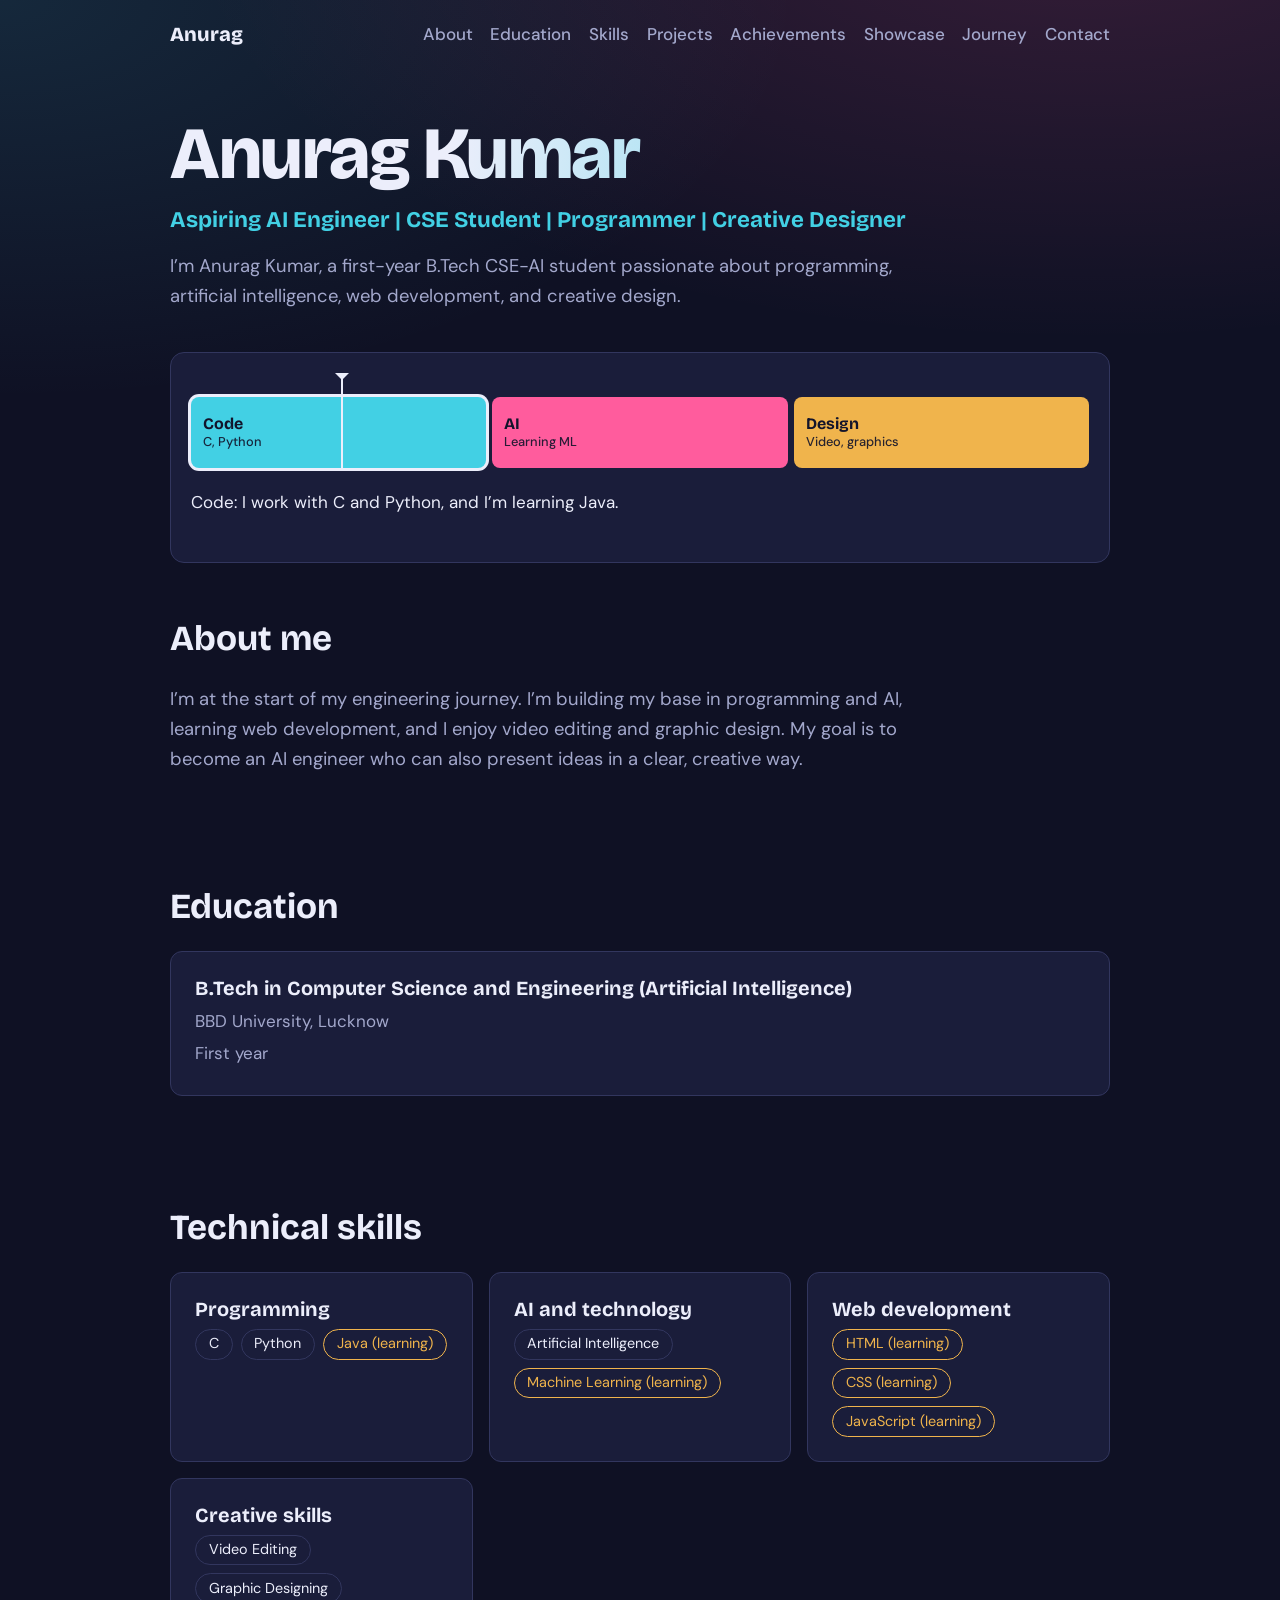
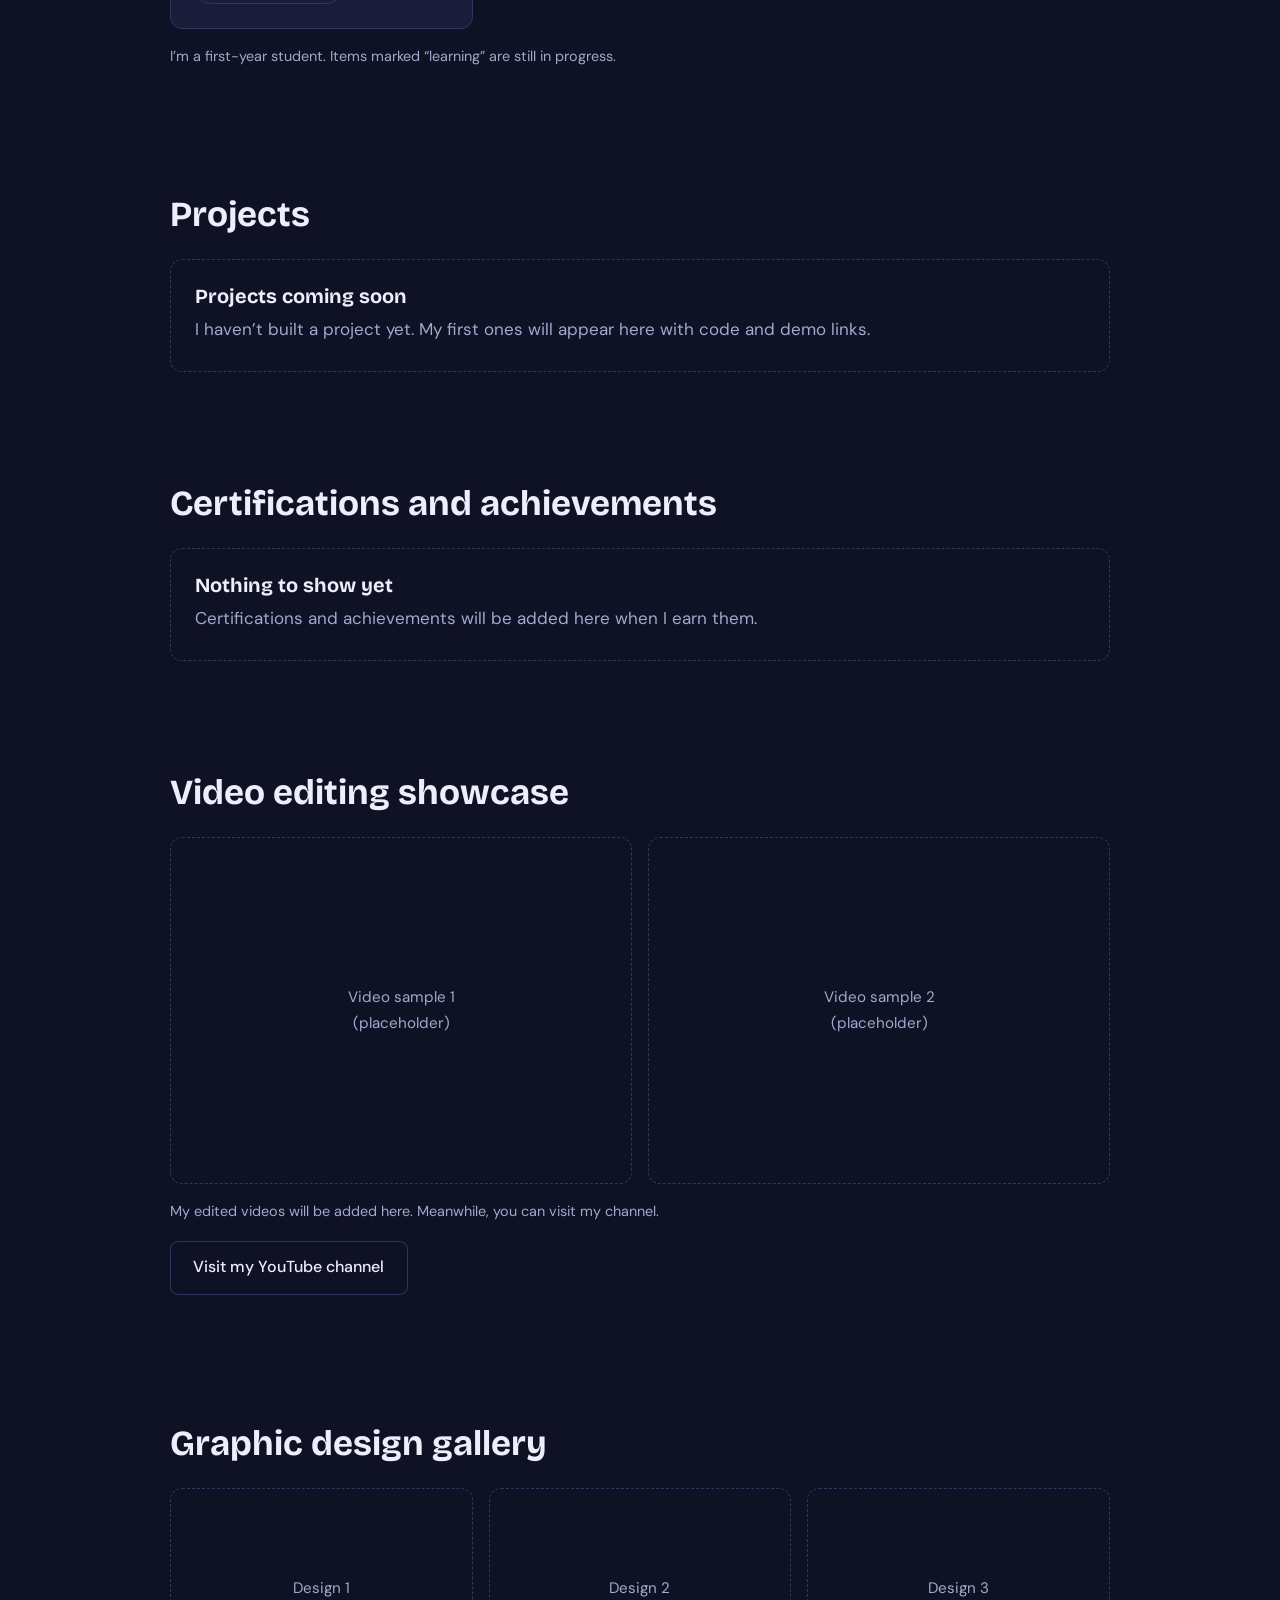
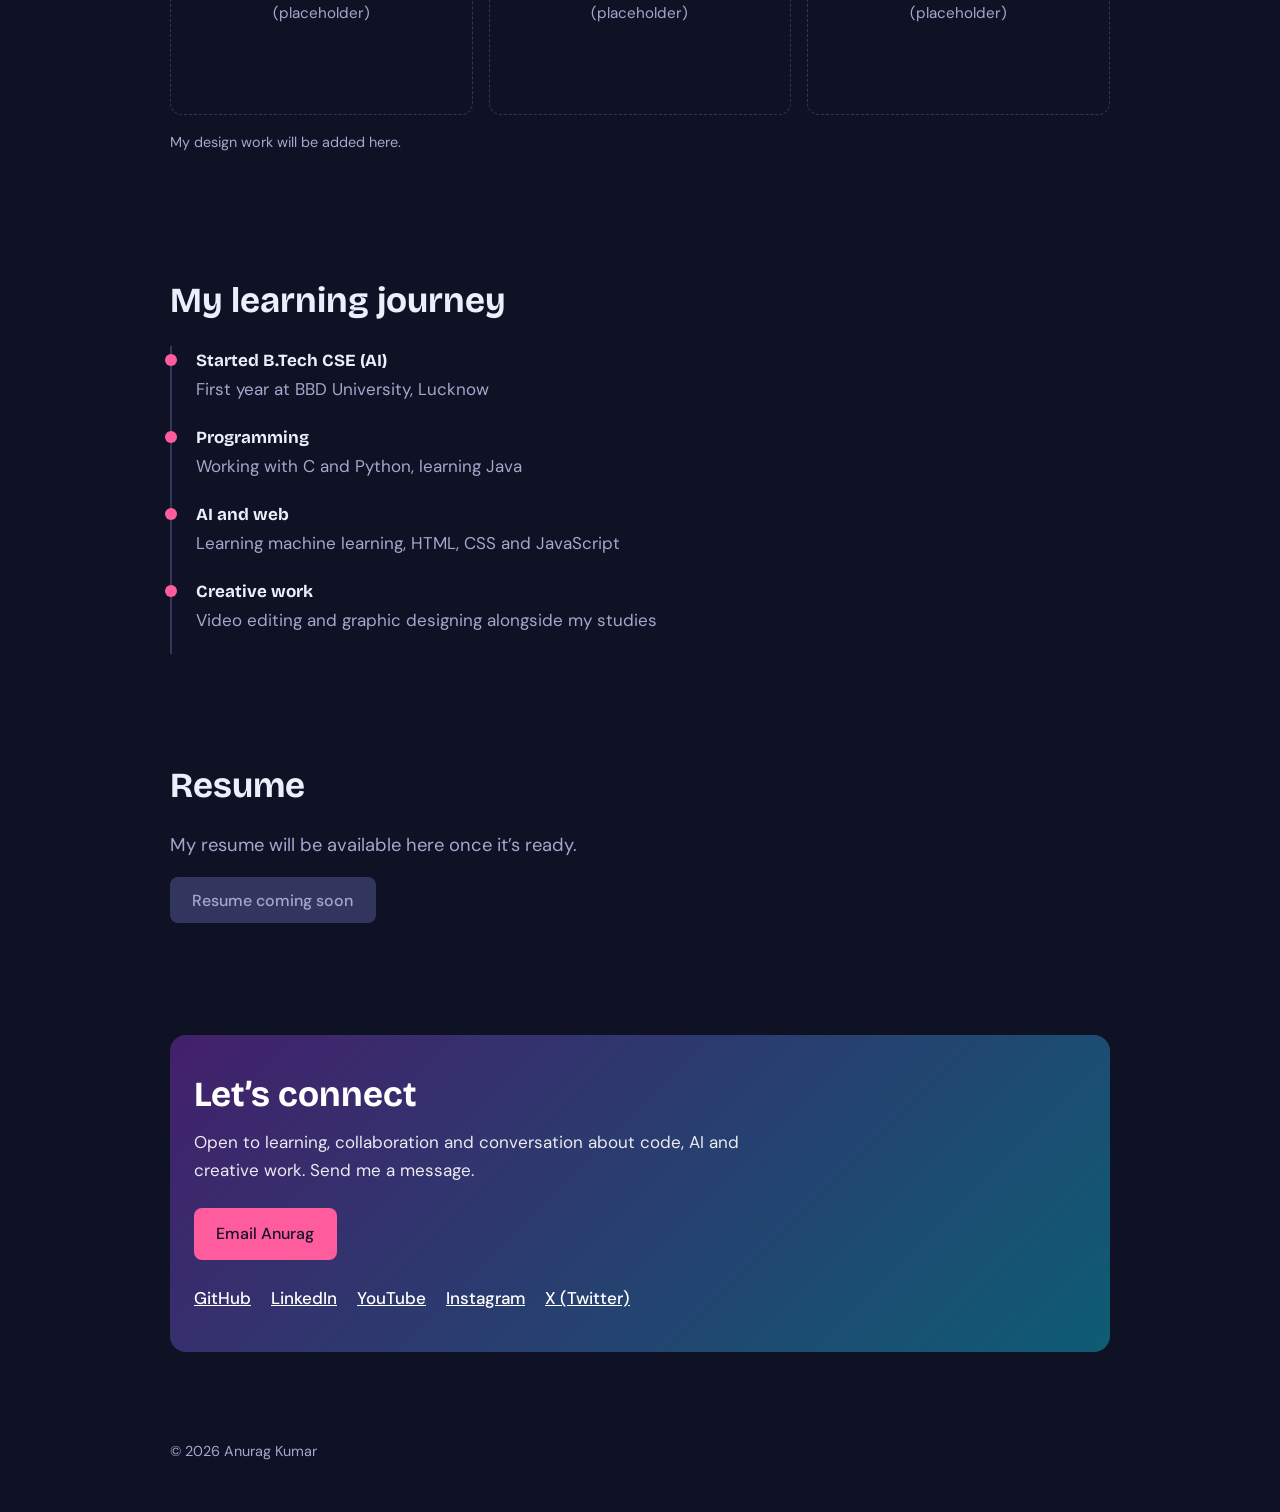
==== index.html @ d89e679b "Create index.html" ====
<!DOCTYPE html>
<html lang="en">
<head>
<meta charset="utf-8">
<meta name="viewport" content="width=device-width, initial-scale=1, viewport-fit=cover">
<title>Anurag Kumar | Aspiring AI Engineer and CSE Student</title>
<meta name="description" content="Portfolio of Anurag Kumar, a first-year B.Tech CSE (AI) student at BBD University, Lucknow, interested in programming, AI, web development, video editing and graphic design.">
<meta property="og:title" content="Anurag Kumar | Aspiring AI Engineer">
<meta property="og:description" content="First-year B.Tech CSE (AI) student: programming, AI, web development and creative design.">
<meta property="og:type" content="website">
<meta name="theme-color" content="#0f1124">
<link rel="preconnect" href="https://fonts.googleapis.com">
<link href="https://fonts.googleapis.com/css2?family=Bricolage+Grotesque:wght@500;700;800&family=DM+Sans:wght@400;500&display=swap" rel="stylesheet">
<script type="application/ld+json">{"@context":"https://schema.org","@type":"Person","name":"Anurag Kumar","jobTitle":"B.Tech CSE (AI) Student","alumniOf":"BBD University, Lucknow","sameAs":["https://youtube.com/@technoreviews-ai","https://www.linkedin.com/in/anuragkumar08-pri10","https://instagram.com/anuragpr_0810","https://x.com/anuragpr_0810","https://github.com/anuragpr-0810"]}</script>
<style>
:root{
  --bg:#0f1124; --surface:#1a1d3a; --ink:#eceefb; --muted:#a3a8cc; --line:#32365e;
  --magenta:#ff5c9d; --cyan:#42d0e4; --amber:#f0b44c; --on-accent:#12142b;
  --head:'Bricolage Grotesque','Trebuchet MS',system-ui,sans-serif;
  --body:'DM Sans',system-ui,-apple-system,'Segoe UI',sans-serif;
  color-scheme:dark; box-sizing:border-box; padding-top:env(safe-area-inset-top,0px); padding-bottom:env(safe-area-inset-bottom,0px);
}
html{scroll-padding-top:env(safe-area-inset-top,0px);scroll-behavior:smooth}
*,*::before,*::after{box-sizing:border-box}
body{margin:0;color:var(--ink);font:400 1.0625rem/1.65 var(--body);
  background:radial-gradient(900px 420px at 85% -80px,rgba(255,92,157,.16),transparent),radial-gradient(800px 400px at 0% 0%,rgba(66,208,228,.12),transparent),var(--bg);background-repeat:no-repeat}
a{color:inherit}
:focus-visible{outline:3px solid var(--magenta);outline-offset:3px;border-radius:4px}
.wrap{max-width:980px;margin:0 auto;padding:0 1.25rem}
header.nav{display:flex;justify-content:space-between;align-items:center;gap:1rem;padding:1.25rem 0}
.logo{font:800 1.25rem var(--head);text-decoration:none;white-space:nowrap}
nav{display:flex;gap:1.1rem;overflow-x:auto;scrollbar-width:none}
nav a{text-decoration:none;color:var(--muted);font-weight:500;white-space:nowrap;transition:color .2s}
nav a:hover{color:var(--ink)}
h1{font:800 clamp(2.4rem,7vw,4.6rem)/1.04 var(--head);letter-spacing:-.02em;margin:3rem 0 .75rem;background:linear-gradient(100deg,var(--ink) 30%,var(--cyan));-webkit-background-clip:text;background-clip:text;color:transparent}
.tagline{font:700 clamp(1.05rem,2.6vw,1.4rem)/1.35 var(--head);margin:0 0 1rem;color:var(--cyan)}
h2{font:700 clamp(1.6rem,4vw,2.2rem)/1.15 var(--head);margin:0 0 1.5rem}
.lead{max-width:58ch;color:var(--muted);font-size:1.15rem;margin:0 0 2.5rem}
section{padding:3.5rem 0}
.hero-in{animation:rise .8s cubic-bezier(.3,.8,.3,1) both}
@keyframes rise{from{opacity:0;transform:translateY(14px)}to{opacity:1;transform:none}}

.editor{background:var(--surface);border:1px solid var(--line);border-radius:14px;padding:1.25rem}
.track{position:relative;display:grid;grid-template-columns:1fr 1fr 1fr;gap:6px;padding-top:1.5rem}
.clip{font:700 1rem var(--head);border:0;border-radius:8px;padding:1.1rem .75rem;color:var(--on-accent);cursor:pointer;text-align:left;min-height:64px}
.clip small{display:block;font:500 .8rem var(--body);opacity:.9}
.clip[data-i="0"]{background:var(--cyan)}
.clip[data-i="1"]{background:var(--magenta)}
.clip[data-i="2"]{background:var(--amber)}
.clip[aria-pressed="true"]{box-shadow:0 0 0 3px var(--ink)}
.playhead{position:absolute;top:0;bottom:0;width:2px;background:var(--ink);left:16.66%;transition:left .35s cubic-bezier(.3,.8,.3,1);pointer-events:none}
.playhead::before{content:"";position:absolute;top:0;left:-6px;border:7px solid transparent;border-top-color:var(--ink)}
.readout{margin:1.25rem 0 0;min-height:3.4rem}

.card{background:var(--surface);border:1px solid var(--line);border-radius:12px;padding:1.5rem;transition:border-color .25s,transform .25s}
.card:hover{border-color:var(--cyan);transform:translateY(-2px)}
.card h3{font:700 1.25rem var(--head);margin:0 0 .4rem}
.card p{margin:.25rem 0;color:var(--muted)}
.empty{border-style:dashed;background:transparent}
.empty:hover{transform:none;border-color:var(--line)}
.grid{display:grid;gap:1rem;grid-template-columns:repeat(auto-fit,minmax(240px,1fr))}
.tags{display:flex;flex-wrap:wrap;gap:.5rem;padding:0;margin:.5rem 0 0;list-style:none}
.tags li{font-size:.9rem;border:1px solid var(--line);border-radius:999px;padding:.15rem .8rem}
.tags li.learn{border-color:var(--amber);color:var(--amber)}
.tile{aspect-ratio:4/3;display:grid;place-items:center;text-align:center;padding:1rem;color:var(--muted);font-size:.95rem}
.journey{margin:0;padding:0;list-style:none;border-left:2px solid var(--line)}
.journey li{position:relative;padding:0 0 1.25rem 1.5rem}
.journey li::before{content:"";position:absolute;left:-7px;top:.5rem;width:12px;height:12px;border-radius:50%;background:var(--magenta)}
.journey strong{font-family:var(--head)}
.journey span{display:block;color:var(--muted)}
.btn{display:inline-block;background:var(--magenta);color:var(--on-accent);font-weight:500;padding:.8rem 1.4rem;border-radius:8px;text-decoration:none;border:0;font-family:var(--body);font-size:1rem;transition:filter .2s}
.btn:hover{filter:brightness(1.1)}
.btn[disabled]{background:var(--line);color:var(--muted);cursor:not-allowed}
.btn.alt{background:transparent;color:var(--ink);border:1px solid var(--line)}
.contact{background:linear-gradient(135deg,#43206b,#0e5c74);color:#fff;border-radius:16px;padding:2.5rem 1.5rem}
.contact h2{margin-bottom:.75rem}
.contact p{max-width:48ch;opacity:.9;margin:0 0 1.5rem}
.links{margin-top:1.5rem;display:flex;flex-wrap:wrap;gap:.5rem 1.25rem}
.links a{font-weight:500}
.note{font-size:.9rem;color:var(--muted);margin-top:1rem}
footer{padding:2rem 0 3rem;color:var(--muted);font-size:.9rem}
@media (max-width:560px){.clip small{display:none}}
@media (prefers-reduced-motion:reduce){.playhead,.card,.hero-in{transition:none;animation:none}html{scroll-behavior:auto}}
</style>
</head>
<body>
<div class="wrap">
  <header class="nav">
    <a class="logo" href="#top">Anurag</a>
    <nav aria-label="Sections">
      <a href="#about">About</a><a href="#education">Education</a><a href="#skills">Skills</a><a href="#projects">Projects</a><a href="#achievements">Achievements</a><a href="#showcase">Showcase</a><a href="#journey">Journey</a><a href="#contact">Contact</a>
    </nav>
  </header>

  <main id="top">
    <div class="hero-in">
      <h1>Anurag Kumar</h1>
      <p class="tagline">Aspiring AI Engineer | CSE Student | Programmer | Creative Designer</p>
      <p class="lead">I’m Anurag Kumar, a first-year B.Tech CSE-AI student passionate about programming, artificial intelligence, web development, and creative design.</p>
    </div>

    <div class="editor" aria-label="What I do">
      <div class="track">
        <button class="clip" data-i="0" aria-pressed="true">Code<small>C, Python</small></button>
        <button class="clip" data-i="1" aria-pressed="false">AI<small>Learning ML</small></button>
        <button class="clip" data-i="2" aria-pressed="false">Design<small>Video, graphics</small></button>
        <div class="playhead" id="playhead" aria-hidden="true"></div>
      </div>
      <p class="readout" id="readout" aria-live="polite"></p>
    </div>

    <section id="about">
      <h2>About me</h2>
      <p class="lead" style="margin:0">I’m at the start of my engineering journey. I’m building my base in programming and AI, learning web development, and I enjoy video editing and graphic design. My goal is to become an AI engineer who can also present ideas in a clear, creative way.</p>
    </section>

    <section id="education">
      <h2>Education</h2>
      <article class="card">
        <h3>B.Tech in Computer Science and Engineering (Artificial Intelligence)</h3>
        <p>BBD University, Lucknow</p>
        <p>First year</p>
      </article>
    </section>

    <section id="skills">
      <h2>Technical skills</h2>
      <div class="grid">
        <article class="card"><h3>Programming</h3><ul class="tags"><li>C</li><li>Python</li><li class="learn">Java (learning)</li></ul></article>
        <article class="card"><h3>AI and technology</h3><ul class="tags"><li>Artificial Intelligence</li><li class="learn">Machine Learning (learning)</li></ul></article>
        <article class="card"><h3>Web development</h3><ul class="tags"><li class="learn">HTML (learning)</li><li class="learn">CSS (learning)</li><li class="learn">JavaScript (learning)</li></ul></article>
        <article class="card"><h3>Creative skills</h3><ul class="tags"><li>Video Editing</li><li>Graphic Designing</li></ul></article>
      </div>
      <p class="note">I’m a first-year student. Items marked “learning” are still in progress.</p>
    </section>

    <section id="projects">
      <h2>Projects</h2>
      <article class="card empty">
        <h3>Projects coming soon</h3>
        <p>I haven’t built a project yet. My first ones will appear here with code and demo links.</p>
      </article>
    </section>

    <section id="achievements">
      <h2>Certifications and achievements</h2>
      <article class="card empty">
        <h3>Nothing to show yet</h3>
        <p>Certifications and achievements will be added here when I earn them.</p>
      </article>
    </section>

    <section id="showcase">
      <h2>Video editing showcase</h2>
      <div class="grid">
        <div class="card empty tile">Video sample 1<br>(placeholder)</div>
        <div class="card empty tile">Video sample 2<br>(placeholder)</div>
      </div>
      <p class="note">My edited videos will be added here. Meanwhile, you can visit my channel.</p>
      <p><a class="btn alt" href="https://youtube.com/@technoreviews-ai" target="_blank" rel="noopener">Visit my YouTube channel</a></p>
    </section>

    <section id="gallery">
      <h2>Graphic design gallery</h2>
      <div class="grid">
        <div class="card empty tile">Design 1<br>(placeholder)</div>
        <div class="card empty tile">Design 2<br>(placeholder)</div>
        <div class="card empty tile">Design 3<br>(placeholder)</div>
      </div>
      <p class="note">My design work will be added here.</p>
    </section>

    <section id="journey">
      <h2>My learning journey</h2>
      <ul class="journey">
        <li><strong>Started B.Tech CSE (AI)</strong><span>First year at BBD University, Lucknow</span></li>
        <li><strong>Programming</strong><span>Working with C and Python, learning Java</span></li>
        <li><strong>AI and web</strong><span>Learning machine learning, HTML, CSS and JavaScript</span></li>
        <li><strong>Creative work</strong><span>Video editing and graphic designing alongside my studies</span></li>
      </ul>
    </section>

    <section id="resume">
      <h2>Resume</h2>
      <p class="lead" style="margin-bottom:1rem">My resume will be available here once it’s ready.</p>
      <button class="btn" disabled>Resume coming soon</button>
    </section>

    <!-- Experience and Testimonials sections are hidden until genuine content is available. -->

    <section id="contact">
      <div class="contact">
        <h2>Let’s connect</h2>
        <p>Open to learning, collaboration and conversation about code, AI and creative work. Send me a message.</p>
        <a class="btn" href="mailto:anuragkumarpr0810@gmail.com">Email Anurag</a>
        <div class="links">
          <a href="https://github.com/anuragpr-0810" target="_blank" rel="noopener">GitHub</a>
          <a href="https://www.linkedin.com/in/anuragkumar08-pri10" target="_blank" rel="noopener">LinkedIn</a>
          <a href="https://youtube.com/@technoreviews-ai" target="_blank" rel="noopener">YouTube</a>
          <a href="https://instagram.com/anuragpr_0810" target="_blank" rel="noopener">Instagram</a>
          <a href="https://x.com/anuragpr_0810" target="_blank" rel="noopener">X (Twitter)</a>
        </div>
      </div>
    </section>
  </main>
  <footer>© 2026 Anurag Kumar</footer>
</div>

<script>
const text=[
 "Code: I work with C and Python, and I’m learning Java.",
 "AI: I’m learning machine learning and building my base in artificial intelligence.",
 "Design: I do video editing and graphic designing."
];
const clips=document.querySelectorAll('.clip'),head=document.getElementById('playhead'),out=document.getElementById('readout');
function select(i){
  clips.forEach((c,n)=>c.setAttribute('aria-pressed',n===i));
  head.style.left=(16.66+33.33*i)+'%';
  out.textContent=text[i];
}
clips.forEach(c=>{
  c.addEventListener('click',()=>select(+c.dataset.i));
  c.addEventListener('mouseenter',()=>select(+c.dataset.i));
});
select(0);
</script>
</body>
</html>
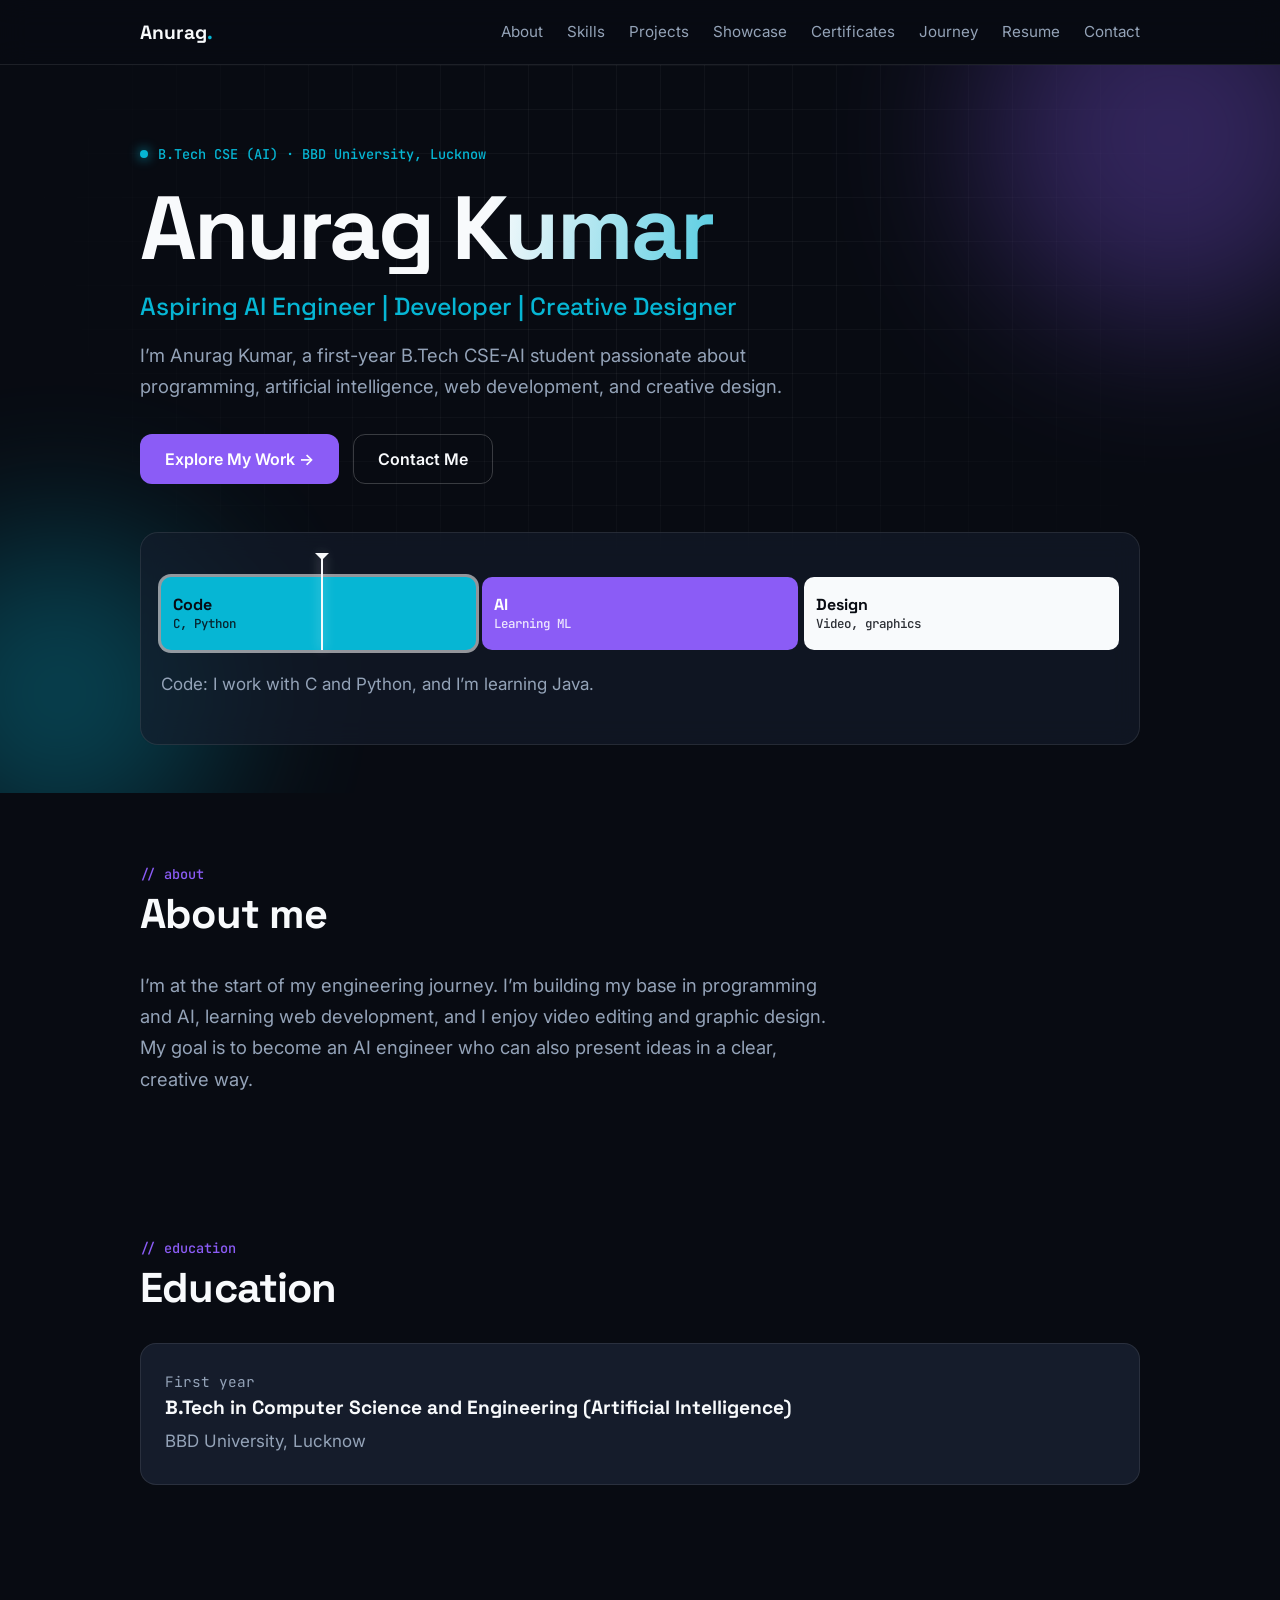
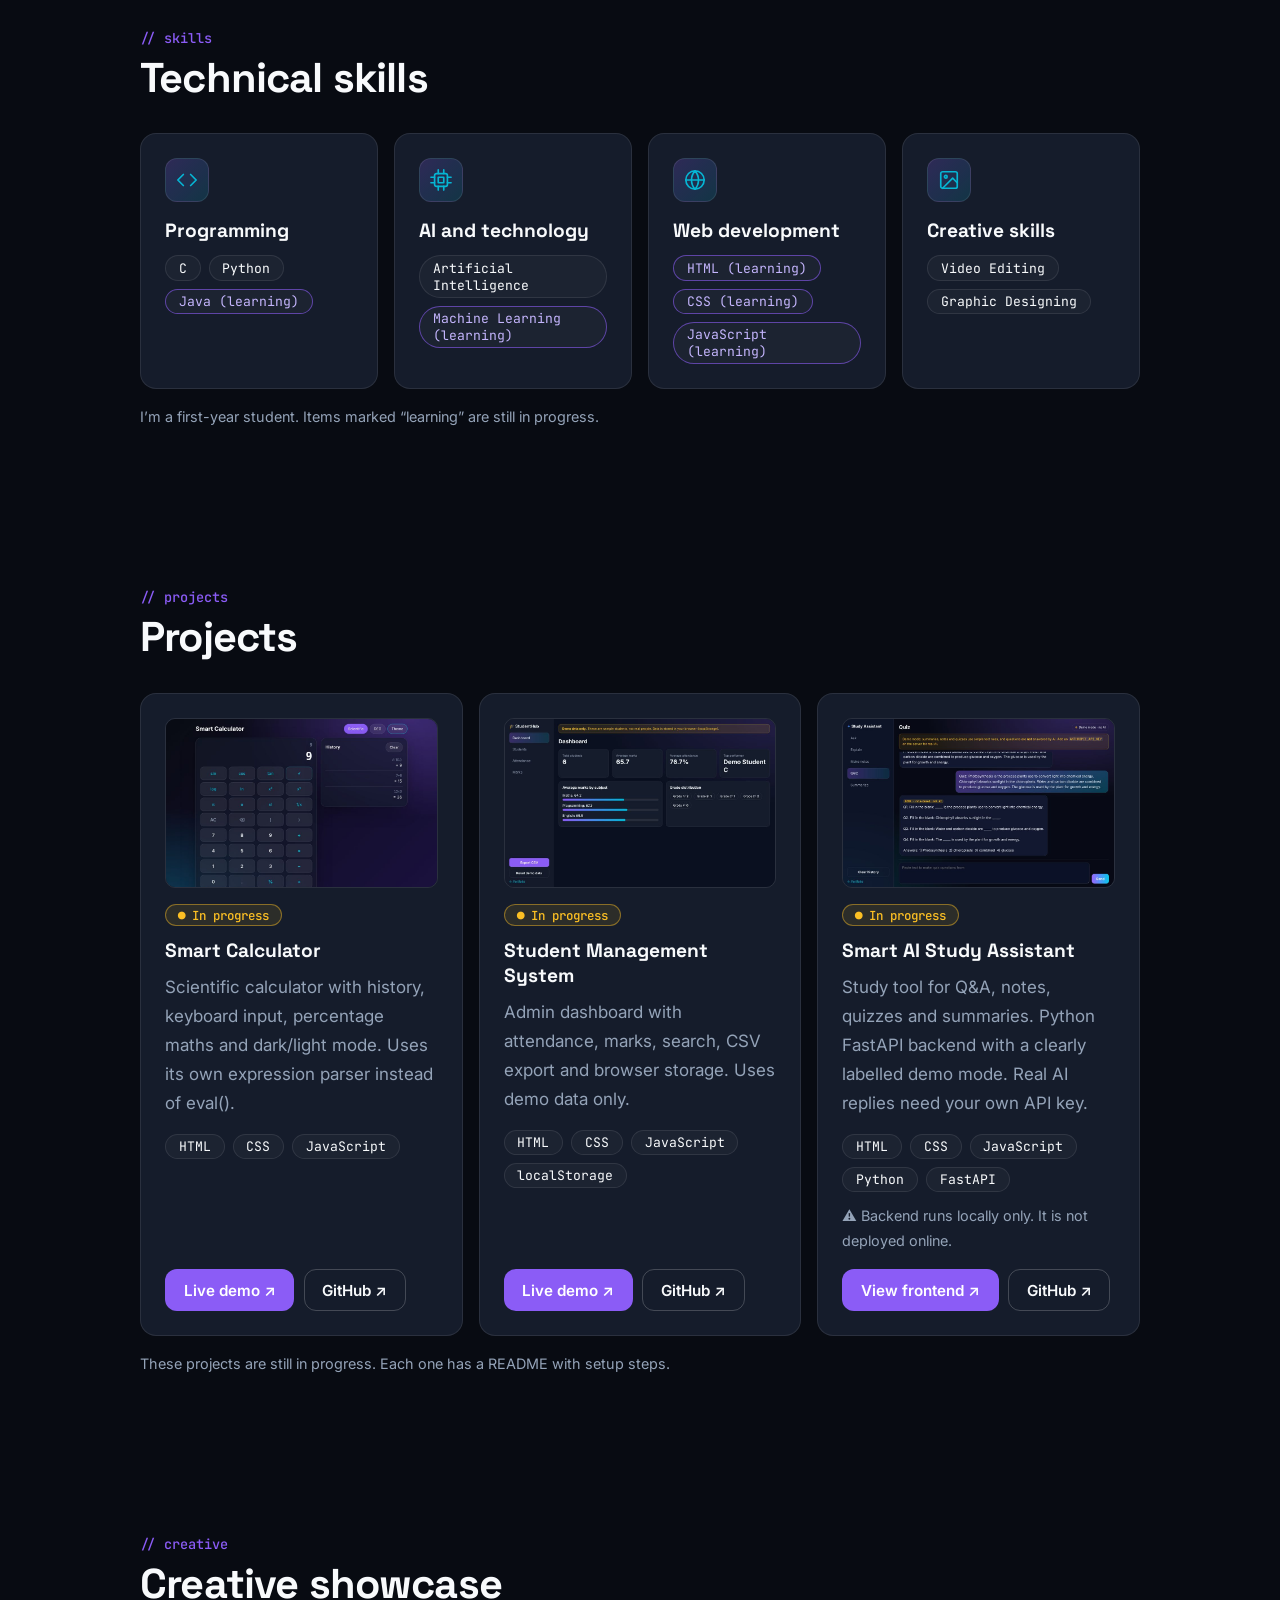
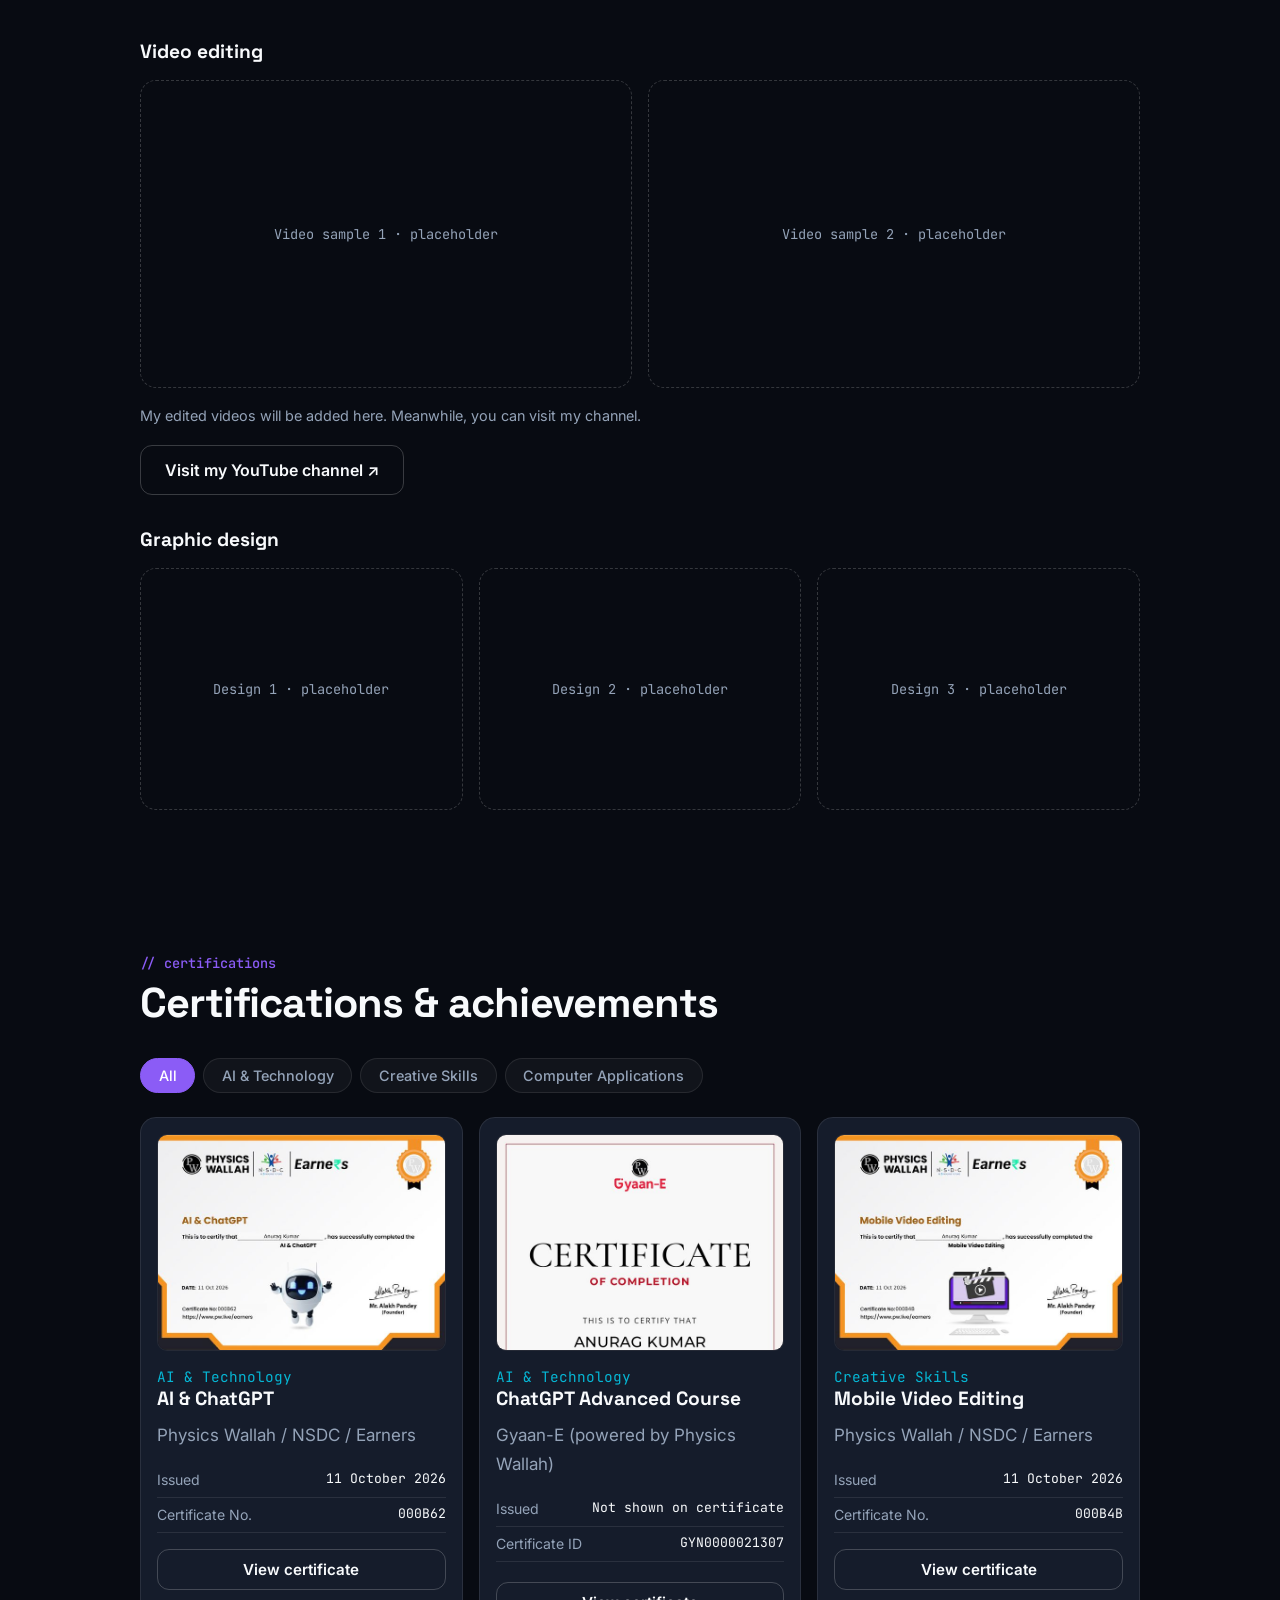
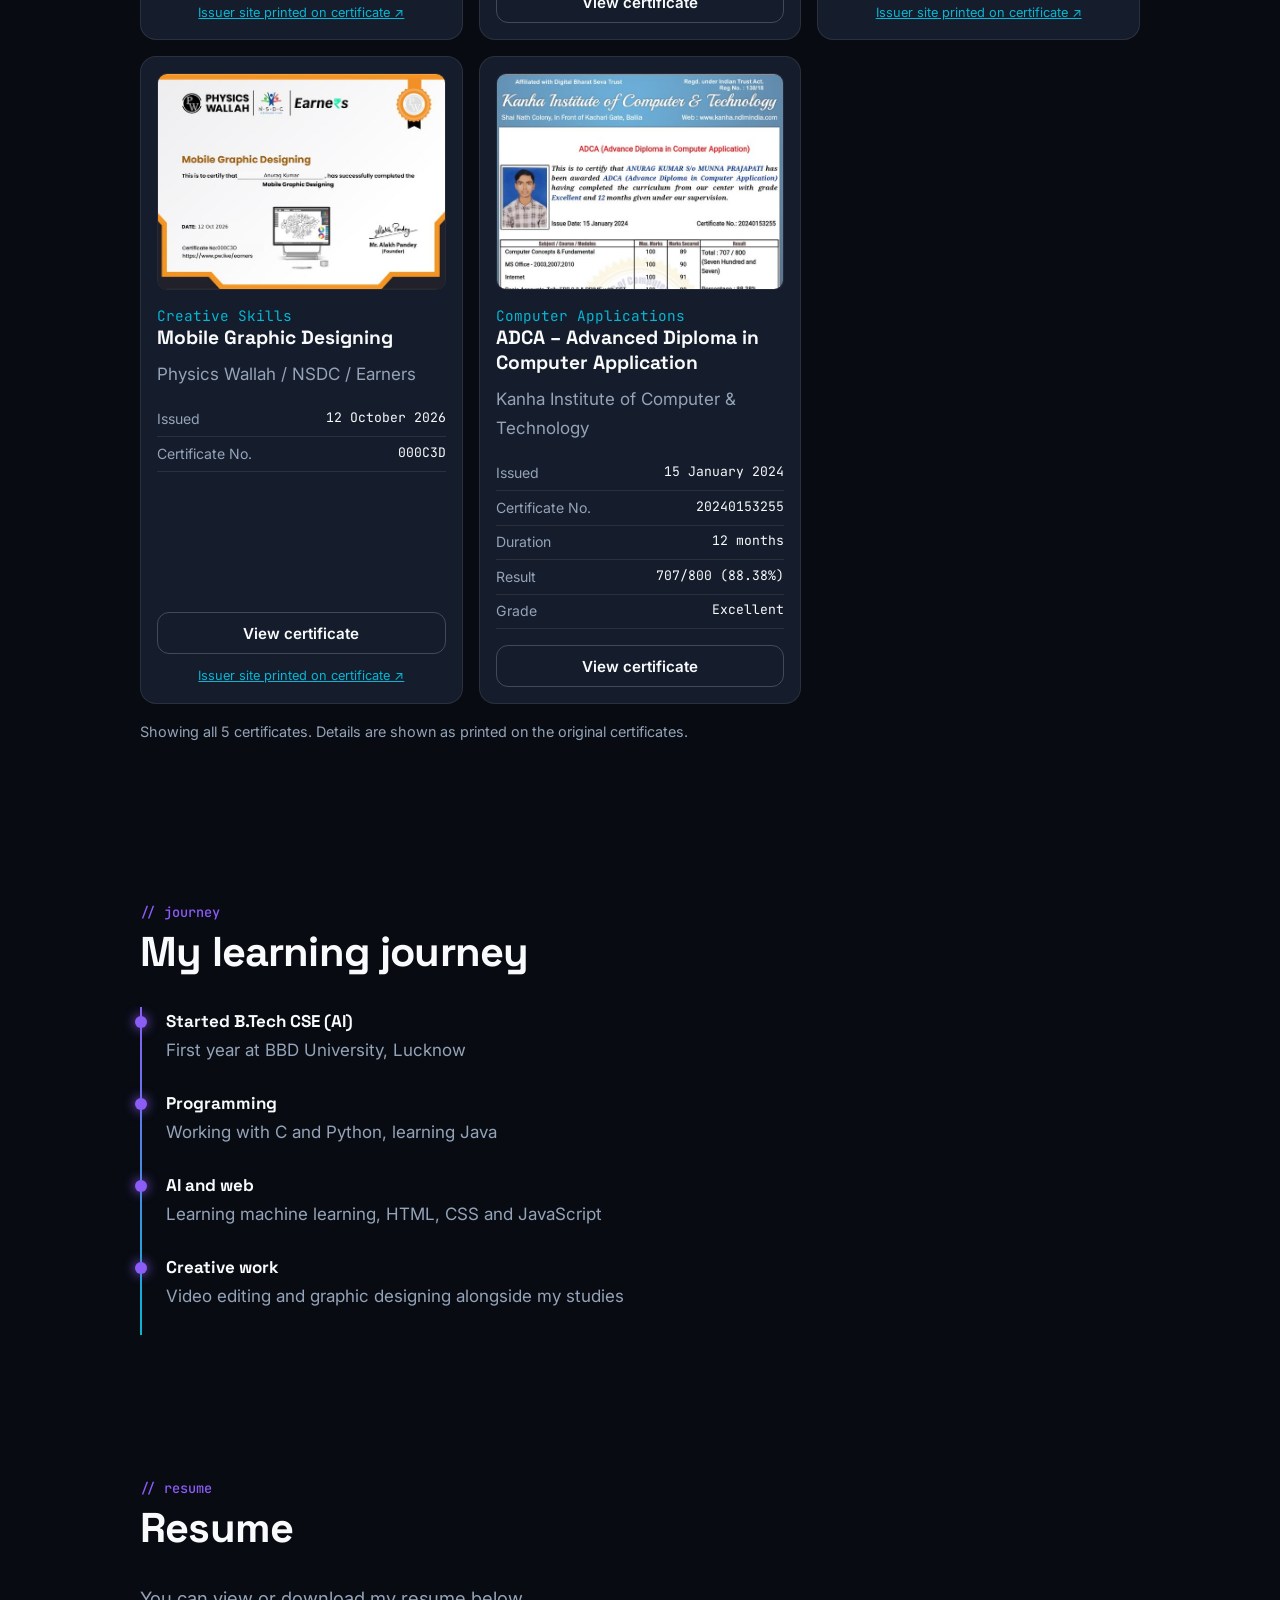
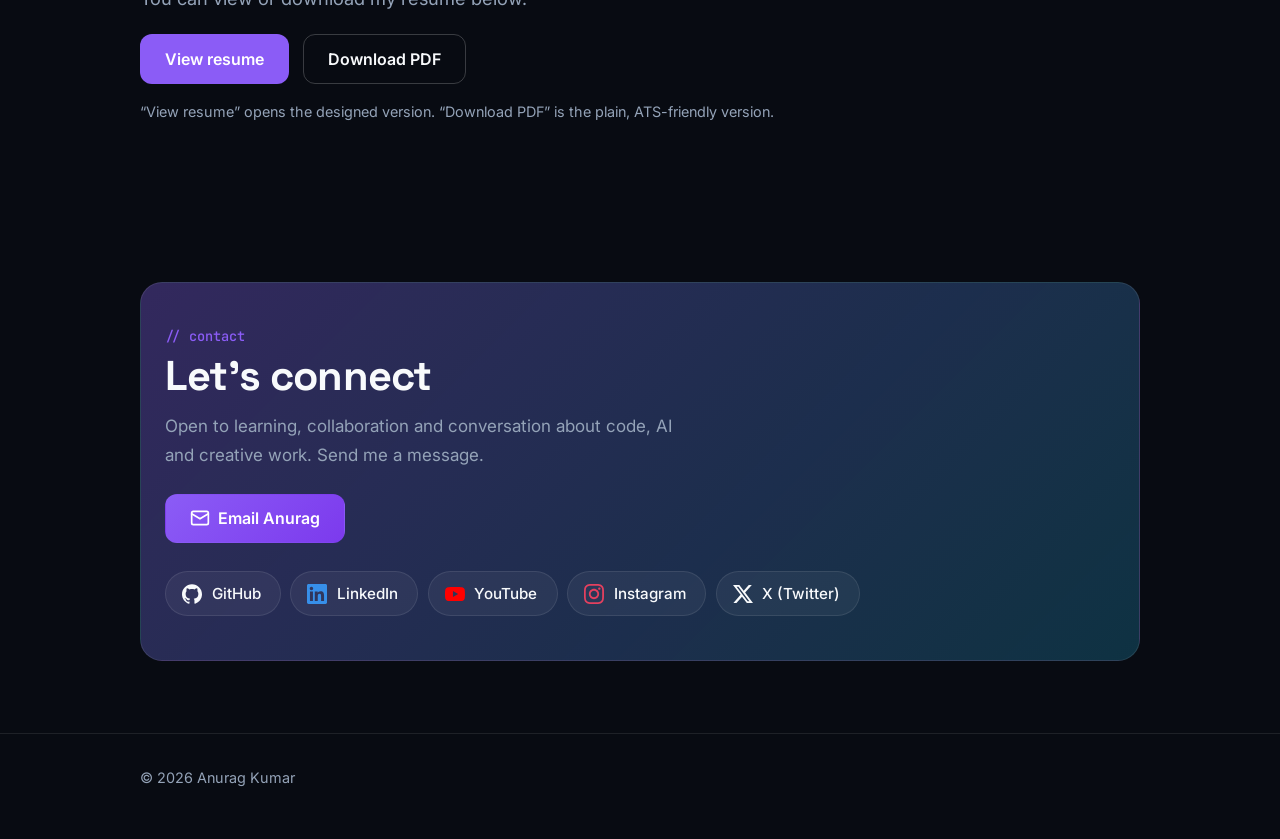
==== commit e5693d59: "Upgrade portfolio with new projects, certificates and resume" ====
--- a/index.html
+++ b/index.html
@@ -3,174 +3,342 @@
 <head>
 <meta charset="utf-8">
 <meta name="viewport" content="width=device-width, initial-scale=1, viewport-fit=cover">
-<title>Anurag Kumar | Aspiring AI Engineer and CSE Student</title>
+<title>Anurag Kumar | Aspiring AI Engineer, Developer and Creative Designer</title>
 <meta name="description" content="Portfolio of Anurag Kumar, a first-year B.Tech CSE (AI) student at BBD University, Lucknow, interested in programming, AI, web development, video editing and graphic design.">
+<link rel="canonical" href="https://anuragpr-0810.github.io/">
 <meta property="og:title" content="Anurag Kumar | Aspiring AI Engineer">
 <meta property="og:description" content="First-year B.Tech CSE (AI) student: programming, AI, web development and creative design.">
 <meta property="og:type" content="website">
-<meta name="theme-color" content="#0f1124">
+<meta name="theme-color" content="#080B12">
 <link rel="preconnect" href="https://fonts.googleapis.com">
-<link href="https://fonts.googleapis.com/css2?family=Bricolage+Grotesque:wght@500;700;800&family=DM+Sans:wght@400;500&display=swap" rel="stylesheet">
-<script type="application/ld+json">{"@context":"https://schema.org","@type":"Person","name":"Anurag Kumar","jobTitle":"B.Tech CSE (AI) Student","alumniOf":"BBD University, Lucknow","sameAs":["https://youtube.com/@technoreviews-ai","https://www.linkedin.com/in/anuragkumar08-pri10","https://instagram.com/anuragpr_0810","https://x.com/anuragpr_0810","https://github.com/anuragpr-0810"]}</script>
+<link href="https://fonts.googleapis.com/css2?family=Inter:wght@400;500;600&family=JetBrains+Mono:wght@400;500&family=Space+Grotesk:wght@500;700&display=swap" rel="stylesheet">
+<script type="application/ld+json">{"@context":"https://schema.org","@type":"Person","name":"Anurag Kumar","jobTitle":"B.Tech CSE (AI) Student","alumniOf":"BBD University, Lucknow","url":"https://anuragpr-0810.github.io/","sameAs":["https://youtube.com/@technoreviews-ai","https://www.linkedin.com/in/anuragkumar08-pri10","https://instagram.com/anuragpr_0810","https://x.com/anuragpr_0810","https://github.com/anuragpr-0810"]}</script>
 <style>
 :root{
-  --bg:#0f1124; --surface:#1a1d3a; --ink:#eceefb; --muted:#a3a8cc; --line:#32365e;
-  --magenta:#ff5c9d; --cyan:#42d0e4; --amber:#f0b44c; --on-accent:#12142b;
-  --head:'Bricolage Grotesque','Trebuchet MS',system-ui,sans-serif;
-  --body:'DM Sans',system-ui,-apple-system,'Segoe UI',sans-serif;
-  color-scheme:dark; box-sizing:border-box; padding-top:env(safe-area-inset-top,0px); padding-bottom:env(safe-area-inset-bottom,0px);
+  --bg:#080B12;--bg2:#101522;--card:#151C2B;--p:#8B5CF6;--c:#06B6D4;--tx:#F8FAFC;--mu:#94A3B8;
+  --bd:rgba(255,255,255,.09);--head:'Space Grotesk','Trebuchet MS',system-ui,sans-serif;
+  --body:'Inter',system-ui,-apple-system,'Segoe UI',sans-serif;--mono:'JetBrains Mono',ui-monospace,Consolas,monospace;
+  color-scheme:dark;box-sizing:border-box;padding-top:env(safe-area-inset-top,0px);padding-bottom:env(safe-area-inset-bottom,0px);
 }
-html{scroll-padding-top:env(safe-area-inset-top,0px);scroll-behavior:smooth}
+html{scroll-padding-top:calc(env(safe-area-inset-top,0px) + 72px);scroll-behavior:smooth}
 *,*::before,*::after{box-sizing:border-box}
-body{margin:0;color:var(--ink);font:400 1.0625rem/1.65 var(--body);
-  background:radial-gradient(900px 420px at 85% -80px,rgba(255,92,157,.16),transparent),radial-gradient(800px 400px at 0% 0%,rgba(66,208,228,.12),transparent),var(--bg);background-repeat:no-repeat}
+body{margin:0;background:var(--bg);color:var(--tx);font:400 1.0625rem/1.7 var(--body);overflow-x:hidden}
+body::before{content:"";position:fixed;inset:0 0 auto;height:env(safe-area-inset-top,0px);background:rgba(8,11,18,.9);z-index:30}
 a{color:inherit}
-:focus-visible{outline:3px solid var(--magenta);outline-offset:3px;border-radius:4px}
-.wrap{max-width:980px;margin:0 auto;padding:0 1.25rem}
-header.nav{display:flex;justify-content:space-between;align-items:center;gap:1rem;padding:1.25rem 0}
-.logo{font:800 1.25rem var(--head);text-decoration:none;white-space:nowrap}
-nav{display:flex;gap:1.1rem;overflow-x:auto;scrollbar-width:none}
-nav a{text-decoration:none;color:var(--muted);font-weight:500;white-space:nowrap;transition:color .2s}
-nav a:hover{color:var(--ink)}
-h1{font:800 clamp(2.4rem,7vw,4.6rem)/1.04 var(--head);letter-spacing:-.02em;margin:3rem 0 .75rem;background:linear-gradient(100deg,var(--ink) 30%,var(--cyan));-webkit-background-clip:text;background-clip:text;color:transparent}
-.tagline{font:700 clamp(1.05rem,2.6vw,1.4rem)/1.35 var(--head);margin:0 0 1rem;color:var(--cyan)}
-h2{font:700 clamp(1.6rem,4vw,2.2rem)/1.15 var(--head);margin:0 0 1.5rem}
-.lead{max-width:58ch;color:var(--muted);font-size:1.15rem;margin:0 0 2.5rem}
-section{padding:3.5rem 0}
-.hero-in{animation:rise .8s cubic-bezier(.3,.8,.3,1) both}
-@keyframes rise{from{opacity:0;transform:translateY(14px)}to{opacity:1;transform:none}}
-
-.editor{background:var(--surface);border:1px solid var(--line);border-radius:14px;padding:1.25rem}
+:focus-visible{outline:3px solid var(--c);outline-offset:3px;border-radius:6px}
+.wrap{max-width:1040px;margin:0 auto;padding:0 1.25rem}
+
+/* Header */
+header{position:sticky;top:env(safe-area-inset-top,0px);z-index:20;background:rgba(8,11,18,.78);backdrop-filter:blur(14px);-webkit-backdrop-filter:blur(14px);border-bottom:1px solid var(--bd)}
+.bar{display:flex;align-items:center;justify-content:space-between;height:64px}
+.logo{font:700 1.2rem var(--head);text-decoration:none}
+.logo span{color:var(--c)}
+nav{display:flex;gap:1.5rem}
+nav a{font-size:.95rem;color:var(--mu);text-decoration:none;transition:color .2s}
+nav a:hover{color:var(--tx)}
+.menu{display:none;background:none;border:1px solid var(--bd);color:var(--tx);border-radius:10px;width:44px;height:44px;cursor:pointer;font-size:1.2rem}
+
+/* Hero */
+.hero{position:relative;isolation:isolate;padding:5rem 0 3rem}
+.bg{position:absolute;inset:0;z-index:-1;overflow:hidden;pointer-events:none}
+.grid-bg{position:absolute;inset:0;background-image:linear-gradient(rgba(255,255,255,.045) 1px,transparent 1px),linear-gradient(90deg,rgba(255,255,255,.045) 1px,transparent 1px);background-size:44px 44px;-webkit-mask-image:radial-gradient(ellipse at 50% 25%,#000 15%,transparent 70%);mask-image:radial-gradient(ellipse at 50% 25%,#000 15%,transparent 70%)}
+.orb{position:absolute;border-radius:50%;filter:blur(80px);opacity:.32;animation:float 16s ease-in-out infinite alternate}
+.o1{width:380px;height:380px;background:var(--p);top:-120px;right:-80px}
+.o2{width:320px;height:320px;background:var(--c);bottom:-60px;left:-100px;animation-delay:-6s}
+@keyframes float{to{transform:translate(30px,24px) scale(1.08)}}
+.eyebrow{font:500 .85rem var(--mono);color:var(--c);display:flex;align-items:center;gap:.6rem;margin:0 0 1.25rem}
+.eyebrow::before{content:"";width:8px;height:8px;border-radius:50%;background:var(--c);box-shadow:0 0 12px var(--c)}
+h1{font:700 clamp(2.9rem,9vw,5.6rem)/1.02 var(--head);letter-spacing:-.03em;margin:0 0 1rem;background:linear-gradient(100deg,#F8FAFC 35%,var(--c) 70%,var(--p));-webkit-background-clip:text;background-clip:text;color:transparent}
+.role{font:500 clamp(1.1rem,3vw,1.55rem)/1.35 var(--head);color:var(--c);margin:0 0 1rem}
+.lead{max-width:58ch;color:var(--mu);font-size:1.15rem;margin:0 0 2rem}
+.cta{display:flex;flex-wrap:wrap;gap:.9rem;margin-bottom:3rem}
+.btn{display:inline-flex;align-items:center;gap:.5rem;padding:.85rem 1.5rem;border-radius:12px;font:600 1rem var(--body);text-decoration:none;border:1px solid transparent;cursor:pointer;transition:transform .2s,box-shadow .2s,border-color .2s,color .2s}
+.btn.pri{background:var(--p);color:#fff}
+.btn.pri:hover{transform:translateY(-2px);box-shadow:0 10px 30px rgba(139,92,246,.45)}
+.btn.ghost{border-color:rgba(255,255,255,.2);color:var(--tx);background:transparent}
+.btn.ghost:hover{border-color:var(--c);color:var(--c);transform:translateY(-2px)}
+
+/* Timeline widget (kept) */
+.glass{background:rgba(21,28,43,.65);backdrop-filter:blur(14px);-webkit-backdrop-filter:blur(14px);border:1px solid var(--bd);border-radius:18px}
+.editor{padding:1.25rem}
 .track{position:relative;display:grid;grid-template-columns:1fr 1fr 1fr;gap:6px;padding-top:1.5rem}
-.clip{font:700 1rem var(--head);border:0;border-radius:8px;padding:1.1rem .75rem;color:var(--on-accent);cursor:pointer;text-align:left;min-height:64px}
-.clip small{display:block;font:500 .8rem var(--body);opacity:.9}
-.clip[data-i="0"]{background:var(--cyan)}
-.clip[data-i="1"]{background:var(--magenta)}
-.clip[data-i="2"]{background:var(--amber)}
-.clip[aria-pressed="true"]{box-shadow:0 0 0 3px var(--ink)}
-.playhead{position:absolute;top:0;bottom:0;width:2px;background:var(--ink);left:16.66%;transition:left .35s cubic-bezier(.3,.8,.3,1);pointer-events:none}
-.playhead::before{content:"";position:absolute;top:0;left:-6px;border:7px solid transparent;border-top-color:var(--ink)}
-.readout{margin:1.25rem 0 0;min-height:3.4rem}
-
-.card{background:var(--surface);border:1px solid var(--line);border-radius:12px;padding:1.5rem;transition:border-color .25s,transform .25s}
-.card:hover{border-color:var(--cyan);transform:translateY(-2px)}
-.card h3{font:700 1.25rem var(--head);margin:0 0 .4rem}
-.card p{margin:.25rem 0;color:var(--muted)}
-.empty{border-style:dashed;background:transparent}
-.empty:hover{transform:none;border-color:var(--line)}
-.grid{display:grid;gap:1rem;grid-template-columns:repeat(auto-fit,minmax(240px,1fr))}
-.tags{display:flex;flex-wrap:wrap;gap:.5rem;padding:0;margin:.5rem 0 0;list-style:none}
-.tags li{font-size:.9rem;border:1px solid var(--line);border-radius:999px;padding:.15rem .8rem}
-.tags li.learn{border-color:var(--amber);color:var(--amber)}
-.tile{aspect-ratio:4/3;display:grid;place-items:center;text-align:center;padding:1rem;color:var(--muted);font-size:.95rem}
-.journey{margin:0;padding:0;list-style:none;border-left:2px solid var(--line)}
-.journey li{position:relative;padding:0 0 1.25rem 1.5rem}
-.journey li::before{content:"";position:absolute;left:-7px;top:.5rem;width:12px;height:12px;border-radius:50%;background:var(--magenta)}
+.clip{font:700 1rem var(--head);border:0;border-radius:10px;padding:1.1rem .75rem;cursor:pointer;text-align:left;min-height:64px;transition:transform .2s}
+.clip:hover{transform:translateY(-2px)}
+.clip small{display:block;font:500 .78rem var(--mono);opacity:.85}
+.clip[data-i="0"]{background:var(--c);color:#080B12}
+.clip[data-i="1"]{background:var(--p);color:#fff}
+.clip[data-i="2"]{background:var(--tx);color:#080B12}
+.clip[aria-pressed="true"]{box-shadow:0 0 0 3px rgba(255,255,255,.55)}
+.playhead{position:absolute;top:0;bottom:0;width:2px;background:var(--tx);left:16.66%;transition:left .35s cubic-bezier(.3,.8,.3,1);pointer-events:none;box-shadow:0 0 12px rgba(255,255,255,.6)}
+.playhead::before{content:"";position:absolute;top:0;left:-6px;border:7px solid transparent;border-top-color:var(--tx)}
+.readout{margin:1.25rem 0 0;min-height:3.4rem;color:var(--mu)}
+
+/* Sections */
+section{padding:4.5rem 0}
+.label{font:500 .85rem var(--mono);color:var(--p);margin:0 0 .5rem;display:block}
+h2{font:700 clamp(1.8rem,4.5vw,2.6rem)/1.12 var(--head);letter-spacing:-.02em;margin:0 0 2rem}
+.card{background:var(--card);border:1px solid var(--bd);border-radius:16px;padding:1.5rem;transition:border-color .25s,transform .25s,box-shadow .25s}
+.card:hover{border-color:rgba(139,92,246,.55);transform:translateY(-3px);box-shadow:0 14px 40px rgba(0,0,0,.35)}
+.card h3{font:700 1.2rem var(--head);margin:0 0 .4rem}
+.card p{margin:.25rem 0;color:var(--mu)}
+.empty{background:transparent;border-style:dashed;border-color:rgba(255,255,255,.18)}
+.empty:hover{transform:none;box-shadow:none;border-color:rgba(255,255,255,.18)}
+.grid{display:grid;gap:1rem;grid-template-columns:repeat(auto-fit,minmax(230px,1fr))}
+.ico{width:44px;height:44px;border-radius:12px;display:grid;place-items:center;margin-bottom:1rem;color:var(--c);background:linear-gradient(135deg,rgba(139,92,246,.22),rgba(6,182,212,.16));border:1px solid var(--bd)}
+.ico svg{width:22px;height:22px;fill:none;stroke:currentColor;stroke-width:1.8;stroke-linecap:round;stroke-linejoin:round}
+.tags{display:flex;flex-wrap:wrap;gap:.5rem;padding:0;margin:.75rem 0 0;list-style:none}
+.tags li{font:400 .82rem var(--mono);border:1px solid var(--bd);border-radius:999px;padding:.2rem .8rem;background:rgba(255,255,255,.03)}
+.tags li.learn{border-color:rgba(139,92,246,.6);color:#C4B5FD}
+.meta{font:400 .9rem var(--mono);color:var(--c)}
+.note{font-size:.9rem;color:var(--mu);margin-top:1rem}
+.sub{font:700 1.2rem var(--head);margin:2rem 0 1rem}
+.tile{aspect-ratio:16/10;display:grid;place-items:center;text-align:center;padding:1rem;color:var(--mu);font:400 .85rem var(--mono)}
+.tile.sq{aspect-ratio:4/3}
+.journey{margin:0;padding:0;list-style:none;border-left:2px solid;border-image:linear-gradient(var(--p),var(--c)) 1}
+.journey li{position:relative;padding:0 0 1.5rem 1.5rem}
+.journey li::before{content:"";position:absolute;left:-7px;top:.55rem;width:12px;height:12px;border-radius:50%;background:var(--p);box-shadow:0 0 12px var(--p)}
 .journey strong{font-family:var(--head)}
-.journey span{display:block;color:var(--muted)}
-.btn{display:inline-block;background:var(--magenta);color:var(--on-accent);font-weight:500;padding:.8rem 1.4rem;border-radius:8px;text-decoration:none;border:0;font-family:var(--body);font-size:1rem;transition:filter .2s}
-.btn:hover{filter:brightness(1.1)}
-.btn[disabled]{background:var(--line);color:var(--muted);cursor:not-allowed}
-.btn.alt{background:transparent;color:var(--ink);border:1px solid var(--line)}
-.contact{background:linear-gradient(135deg,#43206b,#0e5c74);color:#fff;border-radius:16px;padding:2.5rem 1.5rem}
+.journey span{display:block;color:var(--mu)}
+.contact{padding:2.75rem 1.5rem;background:linear-gradient(135deg,rgba(139,92,246,.28),rgba(6,182,212,.18)),var(--bg2);border-radius:22px;border:1px solid var(--bd)}
 .contact h2{margin-bottom:.75rem}
-.contact p{max-width:48ch;opacity:.9;margin:0 0 1.5rem}
-.links{margin-top:1.5rem;display:flex;flex-wrap:wrap;gap:.5rem 1.25rem}
-.links a{font-weight:500}
-.note{font-size:.9rem;color:var(--muted);margin-top:1rem}
-footer{padding:2rem 0 3rem;color:var(--muted);font-size:.9rem}
-@media (max-width:560px){.clip small{display:none}}
-@media (prefers-reduced-motion:reduce){.playhead,.card,.hero-in{transition:none;animation:none}html{scroll-behavior:auto}}
+.contact p{max-width:48ch;color:var(--mu);margin:0 0 1.5rem}
+.links{margin-top:1.75rem;display:flex;flex-wrap:wrap;gap:.6rem}
+footer{padding:2rem 0 3rem;color:var(--mu);font-size:.9rem;border-top:1px solid var(--bd)}
+
+/* Social buttons */
+.btn.mail{background:linear-gradient(135deg,#8B5CF6,#7C3AED)}
+.btn.mail svg{flex:none}
+.btn.mail:hover{box-shadow:0 10px 30px rgba(139,92,246,.5)}
+.soc{display:inline-flex;align-items:center;gap:.6rem;min-height:44px;padding:.55rem 1.2rem .55rem 1rem;border:1px solid var(--bd);border-radius:999px;background:rgba(255,255,255,.05);color:var(--tx);font-weight:500;font-size:.95rem;text-decoration:none;transition:transform .25s,box-shadow .25s,border-color .25s,background .25s}
+.soc svg{width:20px;height:20px;flex:none;fill:var(--ic)}
+.soc:hover{transform:translateY(-3px);border-color:var(--ic);background:rgba(255,255,255,.09);box-shadow:0 10px 28px var(--gl)}
+.gh,.xx{--ic:#F8FAFC;--gl:rgba(248,250,252,.18)}.li{--ic:#378FE9;--gl:rgba(55,143,233,.38)}.yt{--ic:#FF0000;--gl:rgba(255,0,0,.3)}.ig{--ic:#E4405F;--gl:rgba(228,64,95,.38)}
+.status{align-self:flex-start;font:500 .78rem var(--mono);color:#FBBF24;border:1px solid rgba(251,191,36,.45);background:rgba(251,191,36,.1);border-radius:999px;padding:.1rem .75rem;margin-bottom:.7rem}
+@media (prefers-reduced-motion:reduce){.soc{transition:none}.soc:hover{transform:none}}
+/* Projects */
+.pgrid{grid-template-columns:repeat(auto-fit,minmax(290px,1fr))}
+.proj{display:flex;flex-direction:column}
+.pthumb{display:block;width:100%;height:auto;aspect-ratio:16/10;object-fit:cover;object-position:top;border-radius:10px;border:1px solid var(--bd);margin-bottom:1rem}
+.plinks{display:flex;flex-wrap:wrap;gap:.6rem;margin-top:auto;padding-top:1rem}
+/* Certificates */
+.filters{display:flex;flex-wrap:wrap;gap:.5rem;margin:0 0 1.5rem}
+.chip{font:500 .9rem var(--body);color:var(--mu);background:rgba(255,255,255,.04);border:1px solid var(--bd);border-radius:999px;padding:.5rem 1.1rem;cursor:pointer;transition:color .2s,border-color .2s,background .2s}
+.chip:hover{color:var(--tx);border-color:var(--c)}
+.chip[aria-pressed="true"]{background:var(--p);border-color:var(--p);color:#fff}
+.certs{display:grid;gap:1rem;grid-template-columns:repeat(auto-fit,minmax(270px,1fr))}
+.cert{display:flex;flex-direction:column;padding:1rem;animation:pop .45s ease backwards}
+.cert[hidden]{display:none}
+@keyframes pop{from{opacity:0;transform:translateY(10px)}}
+.thumb{display:block;width:100%;aspect-ratio:4/3;overflow:hidden;border-radius:10px;border:1px solid var(--bd);padding:0;background:var(--bg2);cursor:zoom-in;margin-bottom:1rem}
+.thumb img{width:100%;height:100%;object-fit:cover;object-position:top;display:block;transition:transform .4s}
+.cert:hover .thumb img{transform:scale(1.04)}
+.cert dl{margin:.6rem 0 1rem;font-size:.88rem}
+.cert dl div{display:flex;justify-content:space-between;gap:1rem;padding:.3rem 0;border-bottom:1px solid var(--bd)}
+.cert dt{color:var(--mu)}
+.cert dd{margin:0;font-family:var(--mono);font-size:.82rem;text-align:right;overflow-wrap:anywhere}
+.cert .btn{margin-top:auto;justify-content:center}
+.sm{padding:.65rem 1.1rem;font-size:.95rem}
+.src{font-size:.8rem;color:var(--c);margin-top:.7rem;text-align:center}
+#lb{border:1px solid var(--bd);background:var(--bg2);color:var(--tx);border-radius:18px;padding:1rem;width:min(96vw,980px);max-height:94vh;overflow:auto}
+#lb::backdrop{background:rgba(8,11,18,.82);-webkit-backdrop-filter:blur(6px);backdrop-filter:blur(6px)}
+#lb[open]{animation:pop .3s ease}
+#lb img{display:block;max-width:100%;max-height:68vh;margin:0 auto;object-fit:contain;border-radius:8px;background:#fff}
+.lbbar,.lbnav{display:flex;align-items:center;justify-content:space-between;gap:.75rem}
+.lbbar{margin-bottom:.75rem}.lbnav{margin-top:1rem}
+.ib{background:rgba(255,255,255,.06);border:1px solid var(--bd);color:var(--tx);border-radius:10px;min-width:44px;height:44px;cursor:pointer;font-size:1.1rem}
+.ib:hover{border-color:var(--c)}
+@media (prefers-reduced-motion:reduce){.cert,#lb[open]{animation:none}.thumb img{transition:none}}
+
+/* Reveal */
+.js .rv{opacity:0;transform:translateY(18px);transition:opacity .7s ease,transform .7s ease}
+.js .rv.in{opacity:1;transform:none}
+
+@media (max-width:760px){
+  .menu{display:block}
+  nav{display:none;position:absolute;top:100%;left:0;right:0;flex-direction:column;gap:0;background:var(--bg2);border-bottom:1px solid var(--bd);padding:.5rem 1.25rem 1rem}
+  header.open nav{display:flex}
+  nav a{padding:.8rem 0;font-size:1.05rem}
+  .hero{padding-top:3rem}
+  section{padding:3.5rem 0}
+  .clip small{display:none}
+  .cta .btn{flex:1 1 100%;justify-content:center}
+}
+@media (prefers-reduced-motion:reduce){
+  html{scroll-behavior:auto}.orb{animation:none}.playhead,.card,.btn,.clip{transition:none}.js .rv{opacity:1;transform:none;transition:none}
+}
 </style>
 </head>
 <body>
-<div class="wrap">
-  <header class="nav">
-    <a class="logo" href="#top">Anurag</a>
-    <nav aria-label="Sections">
-      <a href="#about">About</a><a href="#education">Education</a><a href="#skills">Skills</a><a href="#projects">Projects</a><a href="#achievements">Achievements</a><a href="#showcase">Showcase</a><a href="#journey">Journey</a><a href="#contact">Contact</a>
+<header id="hdr">
+  <div class="wrap bar">
+    <a class="logo" href="#top">Anurag<span>.</span></a>
+    <button class="menu" id="menu" aria-label="Toggle menu" aria-expanded="false" aria-controls="nav">☰</button>
+    <nav id="nav" aria-label="Sections">
+      <a href="#about">About</a><a href="#skills">Skills</a><a href="#projects">Projects</a><a href="#showcase">Showcase</a><a href="#achievements">Certificates</a><a href="#journey">Journey</a><a href="#resume">Resume</a><a href="#contact">Contact</a>
     </nav>
-  </header>
-
-  <main id="top">
-    <div class="hero-in">
+  </div>
+</header>
+
+<main id="top">
+  <div class="hero">
+    <div class="bg" aria-hidden="true"><div class="grid-bg"></div><div class="orb o1"></div><div class="orb o2"></div></div>
+    <div class="wrap">
+      <p class="eyebrow">B.Tech CSE (AI) · BBD University, Lucknow</p>
       <h1>Anurag Kumar</h1>
-      <p class="tagline">Aspiring AI Engineer | CSE Student | Programmer | Creative Designer</p>
+      <p class="role">Aspiring AI Engineer | Developer | Creative Designer</p>
       <p class="lead">I’m Anurag Kumar, a first-year B.Tech CSE-AI student passionate about programming, artificial intelligence, web development, and creative design.</p>
+      <div class="cta">
+        <a class="btn pri" href="#projects">Explore My Work →</a>
+        <a class="btn ghost" href="#contact">Contact Me</a>
+      </div>
+      <div class="glass editor" aria-label="What I do">
+        <div class="track">
+          <button class="clip" data-i="0" aria-pressed="true">Code<small>C, Python</small></button>
+          <button class="clip" data-i="1" aria-pressed="false">AI<small>Learning ML</small></button>
+          <button class="clip" data-i="2" aria-pressed="false">Design<small>Video, graphics</small></button>
+          <div class="playhead" id="playhead" aria-hidden="true"></div>
+        </div>
+        <p class="readout" id="readout" aria-live="polite"></p>
+      </div>
     </div>
-
-    <div class="editor" aria-label="What I do">
-      <div class="track">
-        <button class="clip" data-i="0" aria-pressed="true">Code<small>C, Python</small></button>
-        <button class="clip" data-i="1" aria-pressed="false">AI<small>Learning ML</small></button>
-        <button class="clip" data-i="2" aria-pressed="false">Design<small>Video, graphics</small></button>
-        <div class="playhead" id="playhead" aria-hidden="true"></div>
-      </div>
-      <p class="readout" id="readout" aria-live="polite"></p>
-    </div>
-
-    <section id="about">
+  </div>
+
+  <div class="wrap">
+    <section id="about" class="rv">
+      <span class="label">// about</span>
       <h2>About me</h2>
       <p class="lead" style="margin:0">I’m at the start of my engineering journey. I’m building my base in programming and AI, learning web development, and I enjoy video editing and graphic design. My goal is to become an AI engineer who can also present ideas in a clear, creative way.</p>
     </section>
 
-    <section id="education">
+    <section id="education" class="rv">
+      <span class="label">// education</span>
       <h2>Education</h2>
       <article class="card">
+        <p class="meta">First year</p>
         <h3>B.Tech in Computer Science and Engineering (Artificial Intelligence)</h3>
         <p>BBD University, Lucknow</p>
-        <p>First year</p>
-      </article>
-    </section>
-
-    <section id="skills">
+      </article>
+    </section>
+
+    <section id="skills" class="rv">
+      <span class="label">// skills</span>
       <h2>Technical skills</h2>
       <div class="grid">
-        <article class="card"><h3>Programming</h3><ul class="tags"><li>C</li><li>Python</li><li class="learn">Java (learning)</li></ul></article>
-        <article class="card"><h3>AI and technology</h3><ul class="tags"><li>Artificial Intelligence</li><li class="learn">Machine Learning (learning)</li></ul></article>
-        <article class="card"><h3>Web development</h3><ul class="tags"><li class="learn">HTML (learning)</li><li class="learn">CSS (learning)</li><li class="learn">JavaScript (learning)</li></ul></article>
-        <article class="card"><h3>Creative skills</h3><ul class="tags"><li>Video Editing</li><li>Graphic Designing</li></ul></article>
+        <article class="card"><div class="ico"><svg viewBox="0 0 24 24"><polyline points="16 18 22 12 16 6"/><polyline points="8 6 2 12 8 18"/></svg></div><h3>Programming</h3><ul class="tags"><li>C</li><li>Python</li><li class="learn">Java (learning)</li></ul></article>
+        <article class="card"><div class="ico"><svg viewBox="0 0 24 24"><rect x="5" y="5" width="14" height="14" rx="2"/><rect x="9" y="9" width="6" height="6"/><path d="M9 1v4M15 1v4M9 19v4M15 19v4M1 9h4M1 15h4M19 9h4M19 15h4"/></svg></div><h3>AI and technology</h3><ul class="tags"><li>Artificial Intelligence</li><li class="learn">Machine Learning (learning)</li></ul></article>
+        <article class="card"><div class="ico"><svg viewBox="0 0 24 24"><circle cx="12" cy="12" r="10"/><path d="M2 12h20M12 2a15 15 0 0 1 0 20 15 15 0 0 1 0-20"/></svg></div><h3>Web development</h3><ul class="tags"><li class="learn">HTML (learning)</li><li class="learn">CSS (learning)</li><li class="learn">JavaScript (learning)</li></ul></article>
+        <article class="card"><div class="ico"><svg viewBox="0 0 24 24"><rect x="3" y="3" width="18" height="18" rx="2"/><circle cx="8.5" cy="8.5" r="1.5"/><polyline points="21 15 16 10 5 21"/></svg></div><h3>Creative skills</h3><ul class="tags"><li>Video Editing</li><li>Graphic Designing</li></ul></article>
       </div>
       <p class="note">I’m a first-year student. Items marked “learning” are still in progress.</p>
     </section>
 
-    <section id="projects">
+    <section id="projects" class="rv">
+      <span class="label">// projects</span>
       <h2>Projects</h2>
-      <article class="card empty">
-        <h3>Projects coming soon</h3>
-        <p>I haven’t built a project yet. My first ones will appear here with code and demo links.</p>
-      </article>
-    </section>
-
-    <section id="achievements">
-      <h2>Certifications and achievements</h2>
-      <article class="card empty">
-        <h3>Nothing to show yet</h3>
-        <p>Certifications and achievements will be added here when I earn them.</p>
-      </article>
-    </section>
-
-    <section id="showcase">
-      <h2>Video editing showcase</h2>
+      <div class="grid pgrid">
+      <article class="card proj">
+        <img class="pthumb" src="projects/calculator-app/preview.jpg" alt="Screenshot of Smart Calculator" width="960" height="663" loading="lazy" decoding="async">
+        <span class="status">● In progress</span>
+        <h3>Smart Calculator</h3>
+        <p>Scientific calculator with history, keyboard input, percentage maths and dark/light mode. Uses its own expression parser instead of eval().</p>
+        <ul class="tags"><li>HTML</li><li>CSS</li><li>JavaScript</li></ul>
+        <div class="plinks"><a class="btn pri sm" href="projects/calculator-app/index.html" target="_blank" rel="noopener">Live demo ↗</a><a class="btn ghost sm" href="https://github.com/anuragpr-0810/anuragpr-0810.github.io/tree/main/projects/calculator-app" target="_blank" rel="noopener">GitHub ↗</a></div>
+      </article>
+      <article class="card proj">
+        <img class="pthumb" src="projects/student-management-system/preview.jpg" alt="Screenshot of Student Management System" width="960" height="600" loading="lazy" decoding="async">
+        <span class="status">● In progress</span>
+        <h3>Student Management System</h3>
+        <p>Admin dashboard with attendance, marks, search, CSV export and browser storage. Uses demo data only.</p>
+        <ul class="tags"><li>HTML</li><li>CSS</li><li>JavaScript</li><li>localStorage</li></ul>
+        <div class="plinks"><a class="btn pri sm" href="projects/student-management-system/index.html" target="_blank" rel="noopener">Live demo ↗</a><a class="btn ghost sm" href="https://github.com/anuragpr-0810/anuragpr-0810.github.io/tree/main/projects/student-management-system" target="_blank" rel="noopener">GitHub ↗</a></div>
+      </article>
+      <article class="card proj">
+        <img class="pthumb" src="projects/smart-ai-study-assistant/preview.jpg" alt="Screenshot of Smart AI Study Assistant" width="960" height="600" loading="lazy" decoding="async">
+        <span class="status">● In progress</span>
+        <h3>Smart AI Study Assistant</h3>
+        <p>Study tool for Q&amp;A, notes, quizzes and summaries. Python FastAPI backend with a clearly labelled demo mode. Real AI replies need your own API key.</p>
+        <ul class="tags"><li>HTML</li><li>CSS</li><li>JavaScript</li><li>Python</li><li>FastAPI</li></ul>
+        <p class="note" style="margin:.75rem 0 0">⚠ Backend runs locally only. It is not deployed online.</p>
+        <div class="plinks"><a class="btn pri sm" href="projects/smart-ai-study-assistant/index.html" target="_blank" rel="noopener">View frontend ↗</a><a class="btn ghost sm" href="https://github.com/anuragpr-0810/anuragpr-0810.github.io/tree/main/projects/smart-ai-study-assistant" target="_blank" rel="noopener">GitHub ↗</a></div>
+      </article>
+      </div>
+      <p class="note">These projects are still in progress. Each one has a README with setup steps.</p>
+    </section>
+
+    <section id="showcase" class="rv">
+      <span class="label">// creative</span>
+      <h2>Creative showcase</h2>
+      <h3 class="sub">Video editing</h3>
       <div class="grid">
-        <div class="card empty tile">Video sample 1<br>(placeholder)</div>
-        <div class="card empty tile">Video sample 2<br>(placeholder)</div>
+        <div class="card empty tile">Video sample 1 · placeholder</div>
+        <div class="card empty tile">Video sample 2 · placeholder</div>
       </div>
       <p class="note">My edited videos will be added here. Meanwhile, you can visit my channel.</p>
-      <p><a class="btn alt" href="https://youtube.com/@technoreviews-ai" target="_blank" rel="noopener">Visit my YouTube channel</a></p>
-    </section>
-
-    <section id="gallery">
-      <h2>Graphic design gallery</h2>
+      <p><a class="btn ghost" href="https://youtube.com/@technoreviews-ai" target="_blank" rel="noopener">Visit my YouTube channel ↗</a></p>
+      <h3 class="sub">Graphic design</h3>
       <div class="grid">
-        <div class="card empty tile">Design 1<br>(placeholder)</div>
-        <div class="card empty tile">Design 2<br>(placeholder)</div>
-        <div class="card empty tile">Design 3<br>(placeholder)</div>
-      </div>
-      <p class="note">My design work will be added here.</p>
-    </section>
-
-    <section id="journey">
+        <div class="card empty tile sq">Design 1 · placeholder</div>
+        <div class="card empty tile sq">Design 2 · placeholder</div>
+        <div class="card empty tile sq">Design 3 · placeholder</div>
+      </div>
+    </section>
+
+    <section id="achievements" class="rv">
+      <span class="label">// certifications</span>
+      <h2>Certifications &amp; achievements</h2>
+      <div class="filters" role="group" aria-label="Filter certificates">
+        <button class="chip" data-f="all" aria-pressed="true">All</button>
+        <button class="chip" data-f="ai" aria-pressed="false">AI &amp; Technology</button>
+        <button class="chip" data-f="creative" aria-pressed="false">Creative Skills</button>
+        <button class="chip" data-f="app" aria-pressed="false">Computer Applications</button>
+      </div>
+      <div class="certs">
+      <article class="card cert" data-cat="ai" data-full="certificates/ai-chatgpt.jpg" data-title="AI &amp; ChatGPT" data-sub="Physics Wallah / NSDC / Earners · 11 October 2026 · Certificate No. 000B62">
+        <button class="thumb" data-open aria-label="View AI &amp; ChatGPT certificate full size"><img src="certificates/thumbs/ai-chatgpt.jpg" alt="AI &amp; ChatGPT certificate" width="640" height="455" loading="lazy" decoding="async"></button>
+        <span class="meta">AI & Technology</span>
+        <h3>AI &amp; ChatGPT</h3>
+        <p>Physics Wallah / NSDC / Earners</p>
+        <dl><div><dt>Issued</dt><dd>11 October 2026</dd></div><div><dt>Certificate No.</dt><dd>000B62</dd></div></dl>
+        <button class="btn ghost sm" data-open>View certificate</button><a class="src" href="https://www.pw.live/earners" target="_blank" rel="noopener">Issuer site printed on certificate ↗</a>
+      </article>
+      <article class="card cert" data-cat="ai" data-full="certificates/chatgpt-advanced.png" data-title="ChatGPT Advanced Course" data-sub="Gyaan-E (powered by Physics Wallah) · Not shown on certificate · Certificate ID GYN0000021307">
+        <button class="thumb" data-open aria-label="View ChatGPT Advanced Course certificate full size"><img src="certificates/thumbs/chatgpt-advanced.jpg" alt="ChatGPT Advanced Course certificate" width="640" height="905" loading="lazy" decoding="async"></button>
+        <span class="meta">AI & Technology</span>
+        <h3>ChatGPT Advanced Course</h3>
+        <p>Gyaan-E (powered by Physics Wallah)</p>
+        <dl><div><dt>Issued</dt><dd>Not shown on certificate</dd></div><div><dt>Certificate ID</dt><dd>GYN0000021307</dd></div></dl>
+        <button class="btn ghost sm" data-open>View certificate</button>
+      </article>
+      <article class="card cert" data-cat="creative" data-full="certificates/mobile-video-editing.jpg" data-title="Mobile Video Editing" data-sub="Physics Wallah / NSDC / Earners · 11 October 2026 · Certificate No. 000B4B">
+        <button class="thumb" data-open aria-label="View Mobile Video Editing certificate full size"><img src="certificates/thumbs/mobile-video-editing.jpg" alt="Mobile Video Editing certificate" width="640" height="455" loading="lazy" decoding="async"></button>
+        <span class="meta">Creative Skills</span>
+        <h3>Mobile Video Editing</h3>
+        <p>Physics Wallah / NSDC / Earners</p>
+        <dl><div><dt>Issued</dt><dd>11 October 2026</dd></div><div><dt>Certificate No.</dt><dd>000B4B</dd></div></dl>
+        <button class="btn ghost sm" data-open>View certificate</button><a class="src" href="https://www.pw.live/earners" target="_blank" rel="noopener">Issuer site printed on certificate ↗</a>
+      </article>
+      <article class="card cert" data-cat="creative" data-full="certificates/mobile-graphic-designing.jpg" data-title="Mobile Graphic Designing" data-sub="Physics Wallah / NSDC / Earners · 12 October 2026 · Certificate No. 000C3D">
+        <button class="thumb" data-open aria-label="View Mobile Graphic Designing certificate full size"><img src="certificates/thumbs/mobile-graphic-designing.jpg" alt="Mobile Graphic Designing certificate" width="640" height="455" loading="lazy" decoding="async"></button>
+        <span class="meta">Creative Skills</span>
+        <h3>Mobile Graphic Designing</h3>
+        <p>Physics Wallah / NSDC / Earners</p>
+        <dl><div><dt>Issued</dt><dd>12 October 2026</dd></div><div><dt>Certificate No.</dt><dd>000C3D</dd></div></dl>
+        <button class="btn ghost sm" data-open>View certificate</button><a class="src" href="https://www.pw.live/earners" target="_blank" rel="noopener">Issuer site printed on certificate ↗</a>
+      </article>
+      <article class="card cert" data-cat="app" data-full="certificates/adca.png" data-title="ADCA – Advanced Diploma in Computer Application" data-sub="Kanha Institute of Computer &amp; Technology · 15 January 2024 · Certificate No. 20240153255">
+        <button class="thumb" data-open aria-label="View ADCA – Advanced Diploma in Computer Application certificate full size"><img src="certificates/thumbs/adca.jpg" alt="ADCA – Advanced Diploma in Computer Application certificate" width="640" height="921" loading="lazy" decoding="async"></button>
+        <span class="meta">Computer Applications</span>
+        <h3>ADCA – Advanced Diploma in Computer Application</h3>
+        <p>Kanha Institute of Computer &amp; Technology</p>
+        <dl><div><dt>Issued</dt><dd>15 January 2024</dd></div><div><dt>Certificate No.</dt><dd>20240153255</dd></div><div><dt>Duration</dt><dd>12 months</dd></div><div><dt>Result</dt><dd>707/800 (88.38%)</dd></div><div><dt>Grade</dt><dd>Excellent</dd></div></dl>
+        <button class="btn ghost sm" data-open>View certificate</button>
+      </article>
+      </div>
+      <p class="note" id="cnt" aria-live="polite">Showing all 5 certificates. Details are shown as printed on the original certificates.</p>
+    </section>
+
+    <section id="journey" class="rv">
+      <span class="label">// journey</span>
       <h2>My learning journey</h2>
       <ul class="journey">
         <li><strong>Started B.Tech CSE (AI)</strong><span>First year at BBD University, Lucknow</span></li>
@@ -180,33 +348,45 @@
       </ul>
     </section>
 
-    <section id="resume">
+    <section id="resume" class="rv">
+      <span class="label">// resume</span>
       <h2>Resume</h2>
-      <p class="lead" style="margin-bottom:1rem">My resume will be available here once it’s ready.</p>
-      <button class="btn" disabled>Resume coming soon</button>
+      <p class="lead" style="margin-bottom:1.25rem">You can view or download my resume below.</p>
+      <div class="cta" style="margin:0">
+        <a class="btn pri" href="resume/Anurag-Kumar-Resume-Premium.pdf" target="_blank" rel="noopener">View resume</a>
+        <a class="btn ghost" href="resume/Anurag-Kumar-Resume-ATS.pdf" download>Download PDF</a>
+      </div>
+      <p class="note">“View resume” opens the designed version. “Download PDF” is the plain, ATS-friendly version.</p>
     </section>
 
     <!-- Experience and Testimonials sections are hidden until genuine content is available. -->
 
-    <section id="contact">
+    <section id="contact" class="rv">
       <div class="contact">
+        <span class="label">// contact</span>
         <h2>Let’s connect</h2>
         <p>Open to learning, collaboration and conversation about code, AI and creative work. Send me a message.</p>
-        <a class="btn" href="mailto:anuragkumarpr0810@gmail.com">Email Anurag</a>
+        <a class="btn pri mail" href="mailto:anuragkumarpr0810@gmail.com" aria-label="Email Anurag at anuragkumarpr0810@gmail.com"><svg viewBox="0 0 24 24" width="20" height="20" fill="none" stroke="currentColor" stroke-width="2" stroke-linecap="round" stroke-linejoin="round" aria-hidden="true" focusable="false"><rect x="2" y="4" width="20" height="16" rx="2"/><path d="m22 7-10 6L2 7"/></svg>Email Anurag</a>
         <div class="links">
-          <a href="https://github.com/anuragpr-0810" target="_blank" rel="noopener">GitHub</a>
-          <a href="https://www.linkedin.com/in/anuragkumar08-pri10" target="_blank" rel="noopener">LinkedIn</a>
-          <a href="https://youtube.com/@technoreviews-ai" target="_blank" rel="noopener">YouTube</a>
-          <a href="https://instagram.com/anuragpr_0810" target="_blank" rel="noopener">Instagram</a>
-          <a href="https://x.com/anuragpr_0810" target="_blank" rel="noopener">X (Twitter)</a>
+          <a class="soc gh" href="https://github.com/anuragpr-0810" target="_blank" rel="noopener noreferrer" aria-label="Anurag Kumar on GitHub (opens in a new tab)"><svg viewBox="0 0 24 24" aria-hidden="true" focusable="false"><path d="M12 .297c-6.63 0-12 5.373-12 12 0 5.303 3.438 9.8 8.205 11.385.6.113.82-.258.82-.577 0-.285-.01-1.04-.015-2.04-3.338.724-4.042-1.61-4.042-1.61C4.422 18.07 3.633 17.7 3.633 17.7c-1.087-.744.084-.729.084-.729 1.205.084 1.838 1.236 1.838 1.236 1.07 1.835 2.809 1.305 3.495.998.108-.776.417-1.305.76-1.605-2.665-.3-5.466-1.332-5.466-5.93 0-1.31.465-2.38 1.235-3.22-.135-.303-.54-1.523.105-3.176 0 0 1.005-.322 3.3 1.23.96-.267 1.98-.399 3-.405 1.02.006 2.04.138 3 .405 2.28-1.552 3.285-1.23 3.285-1.23.645 1.653.24 2.873.12 3.176.765.84 1.23 1.91 1.23 3.22 0 4.61-2.805 5.625-5.475 5.92.42.36.81 1.096.81 2.22 0 1.606-.015 2.896-.015 3.286 0 .315.21.69.825.57C20.565 22.092 24 17.592 24 12.297c0-6.627-5.373-12-12-12"/></svg><span>GitHub</span></a>
+          <a class="soc li" href="https://www.linkedin.com/in/anuragkumar08-pri10" target="_blank" rel="noopener noreferrer" aria-label="Anurag Kumar on LinkedIn (opens in a new tab)"><svg viewBox="0 0 24 24" aria-hidden="true" focusable="false"><path d="M20.447 20.452h-3.554v-5.569c0-1.328-.027-3.037-1.852-3.037-1.853 0-2.136 1.445-2.136 2.939v5.667H9.351V9h3.414v1.561h.046c.477-.9 1.637-1.85 3.37-1.85 3.601 0 4.267 2.37 4.267 5.455v6.286zM5.337 7.433c-1.144 0-2.063-.926-2.063-2.065 0-1.138.92-2.063 2.063-2.063 1.14 0 2.064.925 2.064 2.063 0 1.139-.925 2.065-2.064 2.065zm1.782 13.019H3.555V9h3.564v11.452zM22.225 0H1.771C.792 0 0 .774 0 1.729v20.542C0 23.227.792 24 1.771 24h20.451C23.2 24 24 23.227 24 22.271V1.729C24 .774 23.2 0 22.222 0h.003z"/></svg><span>LinkedIn</span></a>
+          <a class="soc yt" href="https://youtube.com/@technoreviews-ai" target="_blank" rel="noopener noreferrer" aria-label="Anurag Kumar on YouTube (opens in a new tab)"><svg viewBox="0 0 24 24" aria-hidden="true" focusable="false"><path d="M23.498 6.186a3.016 3.016 0 0 0-2.122-2.136C19.505 3.545 12 3.545 12 3.545s-7.505 0-9.377.505A3.017 3.017 0 0 0 .502 6.186C0 8.07 0 12 0 12s0 3.93.502 5.814a3.016 3.016 0 0 0 2.122 2.136c1.871.505 9.376.505 9.376.505s7.505 0 9.377-.505a3.015 3.015 0 0 0 2.122-2.136C24 15.93 24 12 24 12s0-3.93-.502-5.814zM9.545 15.568V8.432L15.818 12l-6.273 3.568z"/></svg><span>YouTube</span></a>
+          <a class="soc ig" href="https://instagram.com/anuragpr_0810" target="_blank" rel="noopener noreferrer" aria-label="Anurag Kumar on Instagram (opens in a new tab)"><svg viewBox="0 0 24 24" aria-hidden="true" focusable="false"><path d="M12 0C8.74 0 8.333.015 7.053.072 5.775.132 4.905.333 4.14.63c-.789.306-1.459.717-2.126 1.384S.935 3.35.63 4.14C.333 4.905.131 5.775.072 7.053.012 8.333 0 8.74 0 12s.015 3.667.072 4.947c.06 1.277.261 2.148.558 2.913.306.788.717 1.459 1.384 2.126.667.666 1.336 1.079 2.126 1.384.766.296 1.636.499 2.913.558C8.333 23.988 8.74 24 12 24s3.667-.015 4.947-.072c1.277-.06 2.148-.262 2.913-.558.788-.306 1.459-.718 2.126-1.384.666-.667 1.079-1.335 1.384-2.126.296-.765.499-1.636.558-2.913.06-1.28.072-1.687.072-4.947s-.015-3.667-.072-4.947c-.06-1.277-.262-2.149-.558-2.913-.306-.789-.718-1.459-1.384-2.126C21.319 1.347 20.651.935 19.86.63c-.765-.297-1.636-.499-2.913-.558C15.667.012 15.26 0 12 0zm0 2.16c3.203 0 3.585.016 4.85.071 1.17.055 1.805.249 2.227.415.562.217.96.477 1.382.896.419.42.679.819.896 1.381.164.422.36 1.057.413 2.227.057 1.266.07 1.646.07 4.85s-.015 3.585-.074 4.85c-.061 1.17-.256 1.805-.421 2.227-.224.562-.479.96-.899 1.382-.419.419-.824.679-1.38.896-.42.164-1.065.36-2.235.413-1.274.057-1.649.07-4.859.07-3.211 0-3.586-.015-4.859-.074-1.171-.061-1.816-.256-2.236-.421-.569-.224-.96-.479-1.379-.899-.421-.419-.69-.824-.9-1.38-.165-.42-.359-1.065-.42-2.235-.045-1.26-.061-1.649-.061-4.844 0-3.196.016-3.586.061-4.861.061-1.17.255-1.814.42-2.234.21-.57.479-.96.9-1.381.419-.419.81-.689 1.379-.898.42-.166 1.051-.361 2.221-.421 1.275-.045 1.65-.06 4.859-.06l.045.03zm0 3.678c-3.405 0-6.162 2.76-6.162 6.162 0 3.405 2.76 6.162 6.162 6.162 3.405 0 6.162-2.76 6.162-6.162 0-3.405-2.76-6.162-6.162-6.162zM12 16c-2.21 0-4-1.79-4-4s1.79-4 4-4 4 1.79 4 4-1.79 4-4 4zm7.846-10.405c0 .795-.646 1.44-1.44 1.44-.795 0-1.44-.646-1.44-1.44 0-.794.646-1.439 1.44-1.439.793-.001 1.44.645 1.44 1.439z"/></svg><span>Instagram</span></a>
+          <a class="soc xx" href="https://x.com/anuragpr_0810" target="_blank" rel="noopener noreferrer" aria-label="Anurag Kumar on X (Twitter) (opens in a new tab)"><svg viewBox="0 0 24 24" aria-hidden="true" focusable="false"><path d="M18.901 1.153h3.68l-8.04 9.19L24 22.846h-7.406l-5.8-7.584-6.638 7.584H.474l8.6-9.83L0 1.154h7.594l5.243 6.932ZM17.61 20.644h2.039L6.486 3.24H4.298Z"/></svg><span>X (Twitter)</span></a>
         </div>
       </div>
     </section>
-  </main>
-  <footer>© 2026 Anurag Kumar</footer>
-</div>
+  </div>
+</main>
+<footer><div class="wrap">© 2026 Anurag Kumar</div></footer>
+<dialog id="lb" aria-labelledby="lbT">
+  <div class="lbbar"><div><strong id="lbT"></strong><div id="lbS" class="meta"></div></div><button class="ib" id="lbX" aria-label="Close viewer">✕</button></div>
+  <img id="lbI" alt="">
+  <div class="lbnav"><button class="ib" id="lbP" aria-label="Previous certificate">←</button><a id="lbO" class="btn ghost sm" target="_blank" rel="noopener">Open original ↗</a><button class="ib" id="lbN" aria-label="Next certificate">→</button></div>
+</dialog>
 
 <script>
+document.documentElement.classList.add('js');
 const text=[
  "Code: I work with C and Python, and I’m learning Java.",
  "AI: I’m learning machine learning and building my base in artificial intelligence.",
@@ -218,11 +398,33 @@
   head.style.left=(16.66+33.33*i)+'%';
   out.textContent=text[i];
 }
-clips.forEach(c=>{
-  c.addEventListener('click',()=>select(+c.dataset.i));
-  c.addEventListener('mouseenter',()=>select(+c.dataset.i));
-});
+clips.forEach(c=>{c.addEventListener('click',()=>select(+c.dataset.i));c.addEventListener('mouseenter',()=>select(+c.dataset.i))});
 select(0);
+
+const hdr=document.getElementById('hdr'),menu=document.getElementById('menu');
+menu.addEventListener('click',()=>{const o=hdr.classList.toggle('open');menu.setAttribute('aria-expanded',o);menu.textContent=o?'✕':'☰'});
+document.querySelectorAll('#nav a').forEach(a=>a.addEventListener('click',()=>{hdr.classList.remove('open');menu.setAttribute('aria-expanded','false');menu.textContent='☰'}));
+
+const rv=document.querySelectorAll('.rv');
+if('IntersectionObserver' in window){
+  const io=new IntersectionObserver(es=>es.forEach(e=>{if(e.isIntersecting){e.target.classList.add('in');io.unobserve(e.target)}}),{threshold:.08});
+  rv.forEach(el=>io.observe(el));
+}else{rv.forEach(el=>el.classList.add('in'))}
+
+const certs=[...document.querySelectorAll('.cert')],lb=document.getElementById('lb');
+let cur=null;
+const vis=()=>certs.filter(c=>!c.hidden);
+function show(c){cur=c;lbI.src=c.dataset.full;lbI.alt=c.querySelector('img').alt;lbT.textContent=c.dataset.title;lbS.textContent=c.dataset.sub;lbO.href=c.dataset.full}
+function step(d){const v=vis();show(v[(v.indexOf(cur)+d+v.length)%v.length])}
+document.querySelectorAll('.cert [data-open]').forEach(b=>b.addEventListener('click',()=>{show(b.closest('.cert'));lb.showModal()}));
+lbP.onclick=()=>step(-1);lbN.onclick=()=>step(1);lbX.onclick=()=>lb.close();
+lb.addEventListener('click',e=>{if(e.target===lb)lb.close()});
+lb.addEventListener('keydown',e=>{if(e.key==='ArrowLeft')step(-1);if(e.key==='ArrowRight')step(1)});
+document.querySelectorAll('.chip').forEach(ch=>ch.addEventListener('click',()=>{
+  document.querySelectorAll('.chip').forEach(x=>x.setAttribute('aria-pressed',x===ch));
+  const f=ch.dataset.f;certs.forEach(c=>c.hidden=!(f==='all'||c.dataset.cat===f));
+  const n=vis().length;cnt.textContent='Showing '+(f==='all'?'all ':'')+n+' certificate'+(n===1?'':'s')+'.';
+}));
 </script>
 </body>
 </html>
